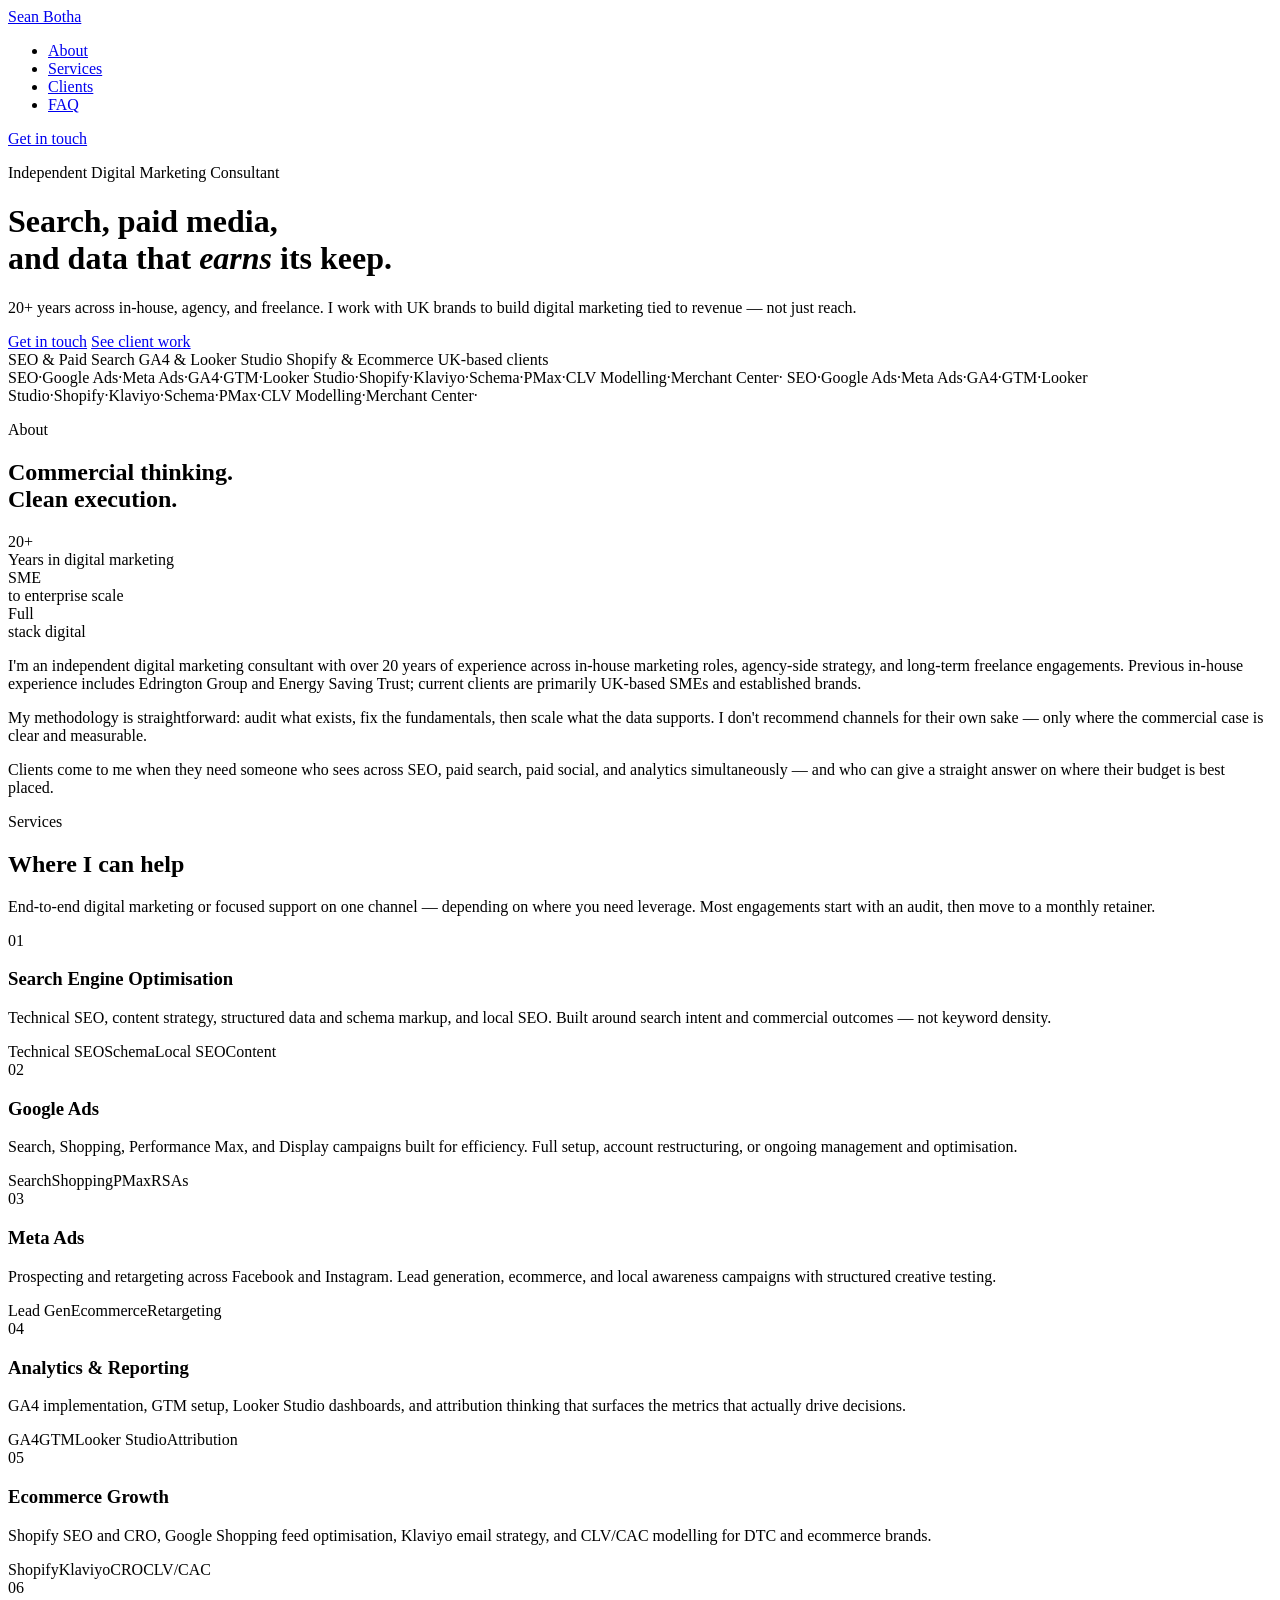
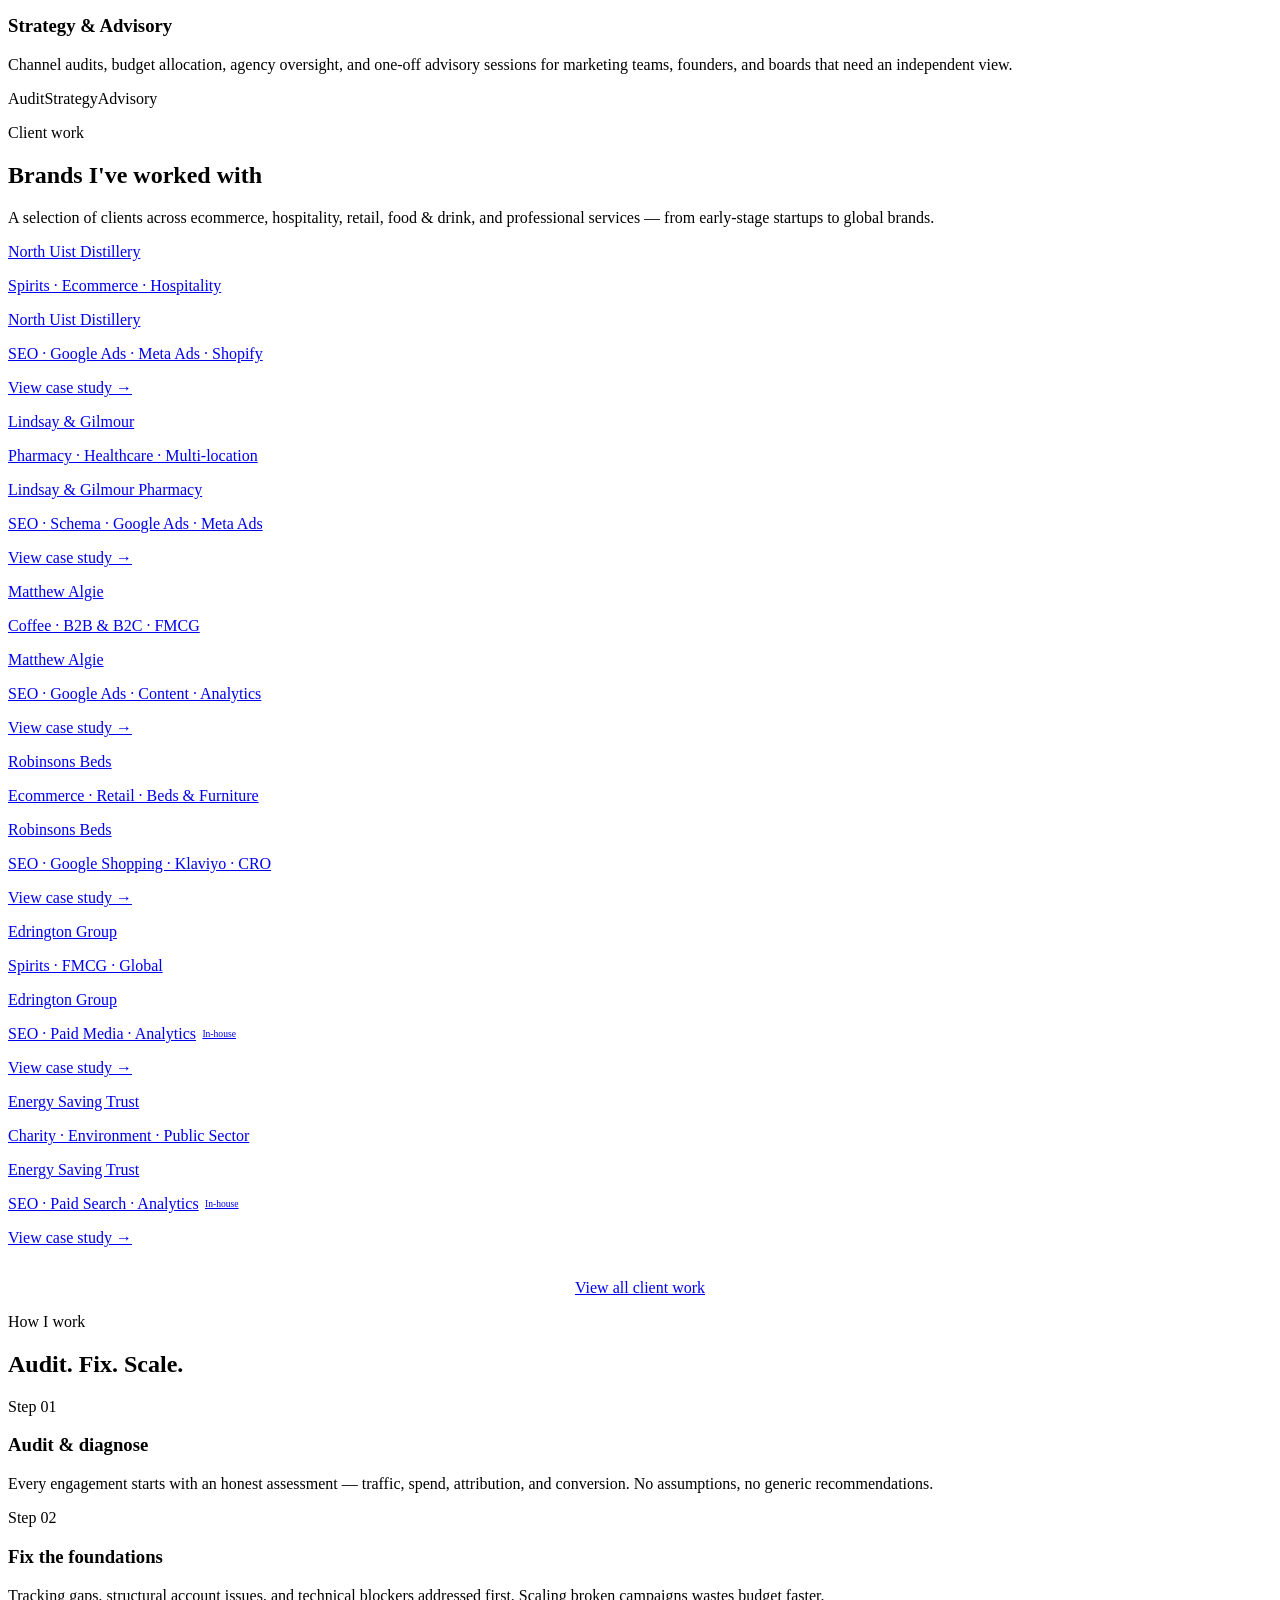
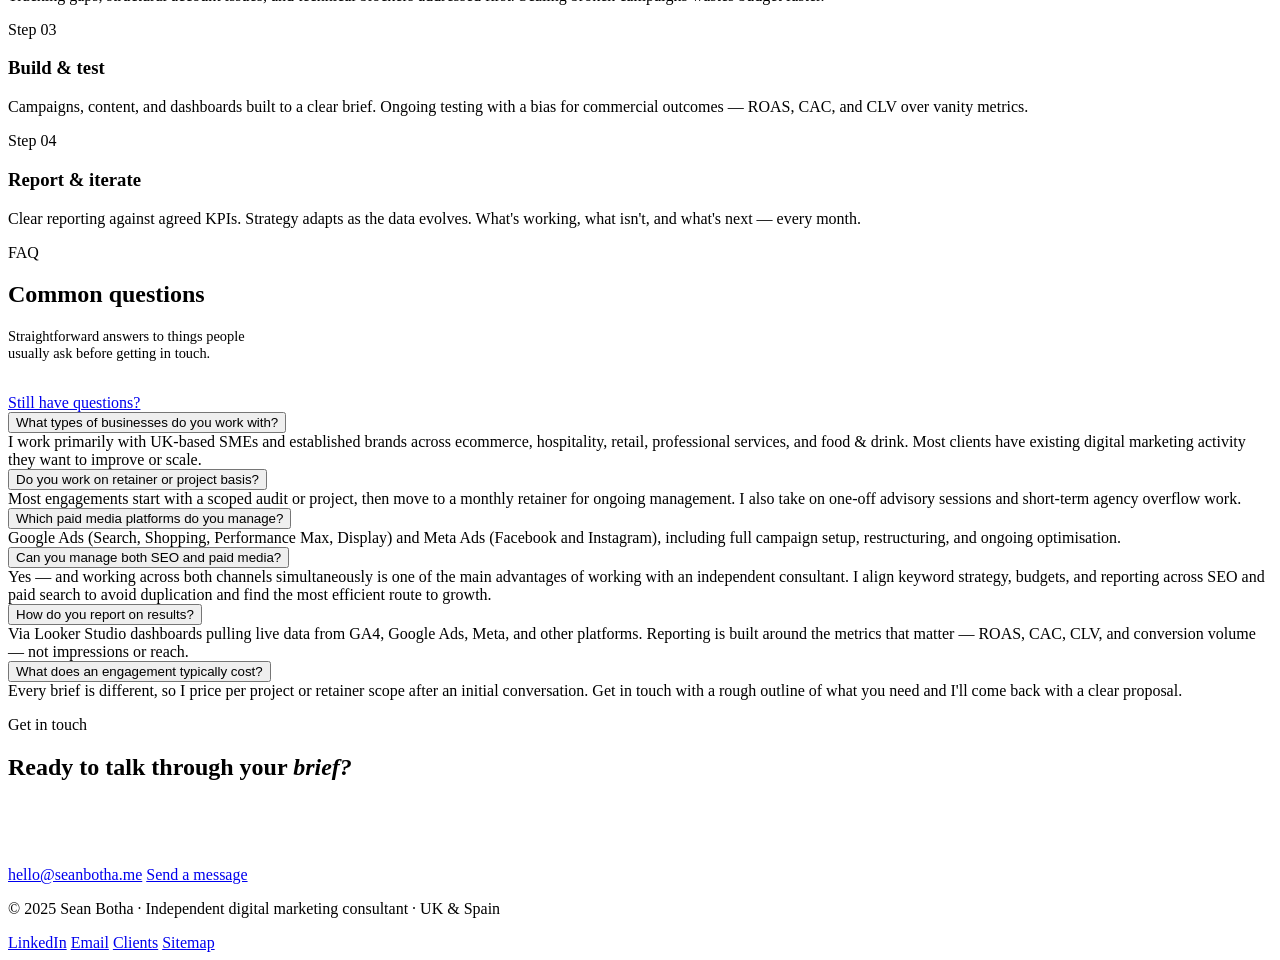
==== index.html @ d1d1b0a9 "Add files via upload Initial upload — root files" ====
<!DOCTYPE html>
<html lang="en">
<head>
  <meta charset="UTF-8" />
  <meta name="viewport" content="width=device-width, initial-scale=1.0" />
  <title>Sean Botha · Digital Marketing Consultant · SEO, Google Ads & Paid Media</title>
  <meta name="description" content="Independent digital marketing consultant with 20+ years experience. Specialising in SEO, Google Ads, Meta Ads, GA4 and ecommerce growth for UK brands and SMEs." />
  <meta name="author" content="Sean Botha" />
  <meta name="robots" content="index, follow" />
  <link rel="canonical" href="https://seanbotha.me/" />
  <meta property="og:type" content="website" />
  <meta property="og:url" content="https://seanbotha.me/" />
  <meta property="og:title" content="Sean Botha · Digital Marketing Consultant" />
  <meta property="og:description" content="Independent digital marketing consultant specialising in SEO, Google Ads, Meta Ads and data-led growth for UK brands." />
  <meta property="og:image" content="https://seanbotha.me/og-image.jpg" />
  <meta property="og:locale" content="en_GB" />
  <meta property="og:site_name" content="Sean Botha" />
  <meta name="twitter:card" content="summary_large_image" />
  <meta name="twitter:title" content="Sean Botha · Digital Marketing Consultant" />
  <meta name="twitter:description" content="Independent digital marketing consultant specialising in SEO, Google Ads, Meta Ads and data-led growth for UK brands." />
  <meta name="twitter:image" content="https://seanbotha.me/og-image.jpg" />

  <script type="application/ld+json">
  {
    "@context": "https://schema.org",
    "@type": "Person",
    "@id": "https://seanbotha.me/#person",
    "name": "Sean Botha",
    "url": "https://seanbotha.me",
    "jobTitle": "Digital Marketing Consultant",
    "description": "Independent digital marketing consultant with over 20 years of experience in SEO, Google Ads, Meta Ads, GA4, and ecommerce growth strategy.",
    "email": "hello@seanbotha.me",
    "knowsAbout": ["Search Engine Optimisation","Google Ads","Meta Ads","GA4","Google Tag Manager","Looker Studio","Ecommerce","Shopify","Klaviyo","Structured Data","Performance Max","Digital Marketing Strategy"],
    "sameAs": ["https://www.linkedin.com/in/seanbotha"]
  }
  </script>
  <script type="application/ld+json">
  {
    "@context": "https://schema.org",
    "@type": "ProfessionalService",
    "@id": "https://seanbotha.me/#business",
    "name": "Sean Botha Digital Marketing",
    "url": "https://seanbotha.me",
    "description": "Independent digital marketing consultancy specialising in SEO, paid search, paid social, analytics and ecommerce growth for UK brands and SMEs.",
    "email": "hello@seanbotha.me",
    "founder": { "@id": "https://seanbotha.me/#person" },
    "areaServed": { "@type": "Country", "name": "United Kingdom" },
    "hasOfferCatalog": {
      "@type": "OfferCatalog",
      "name": "Digital Marketing Services",
      "itemListElement": [
        { "@type": "Offer", "itemOffered": { "@type": "Service", "name": "Search Engine Optimisation (SEO)" }},
        { "@type": "Offer", "itemOffered": { "@type": "Service", "name": "Google Ads Management" }},
        { "@type": "Offer", "itemOffered": { "@type": "Service", "name": "Meta Ads Management" }},
        { "@type": "Offer", "itemOffered": { "@type": "Service", "name": "GA4 & Analytics Setup" }},
        { "@type": "Offer", "itemOffered": { "@type": "Service", "name": "Ecommerce Growth Strategy" }},
        { "@type": "Offer", "itemOffered": { "@type": "Service", "name": "Digital Marketing Consultancy" }}
      ]
    }
  }
  </script>
  <script type="application/ld+json">
  {
    "@context": "https://schema.org",
    "@type": "FAQPage",
    "mainEntity": [
      { "@type": "Question", "name": "What types of businesses do you work with?", "acceptedAnswer": { "@type": "Answer", "text": "I work primarily with UK-based SMEs and established brands across ecommerce, hospitality, retail, professional services, and food & drink. Most clients have existing digital marketing activity they want to improve or scale." }},
      { "@type": "Question", "name": "Do you work on retainer or project basis?", "acceptedAnswer": { "@type": "Answer", "text": "Most engagements start with a scoped audit or project, then move to a monthly retainer for ongoing management. I also take on one-off advisory sessions and short-term agency overflow work." }},
      { "@type": "Question", "name": "Which paid media platforms do you manage?", "acceptedAnswer": { "@type": "Answer", "text": "Google Ads (Search, Shopping, Performance Max, Display) and Meta Ads (Facebook and Instagram), including full campaign setup, account restructuring, and ongoing optimisation." }},
      { "@type": "Question", "name": "Can you manage both SEO and paid media at the same time?", "acceptedAnswer": { "@type": "Answer", "text": "Yes — working across both channels simultaneously is one of the main advantages of working with an independent consultant. I align keyword strategy, budgets, and reporting across SEO and paid search to avoid duplication." }},
      { "@type": "Question", "name": "How do you report on results?", "acceptedAnswer": { "@type": "Answer", "text": "Via Looker Studio dashboards pulling live data from GA4, Google Ads, Meta, and other platforms. Reporting focuses on ROAS, CAC, CLV, and conversion volume — not impressions." }},
      { "@type": "Question", "name": "What does an engagement typically cost?", "acceptedAnswer": { "@type": "Answer", "text": "Every brief is different, so I price per project or retainer scope after an initial conversation." }}
    ]
  }
  </script>

  <link rel="preconnect" href="https://fonts.googleapis.com" />
  <link rel="preconnect" href="https://fonts.gstatic.com" crossorigin />
  <link href="https://fonts.googleapis.com/css2?family=Playfair+Display:ital,wght@0,400;0,500;1,400&family=DM+Sans:opsz,wght@9..40,300;9..40,400;9..40,500&display=swap" rel="stylesheet" />
  <link rel="stylesheet" href="/css/style.css" />
</head>
<body>

<nav aria-label="Main navigation">
  <div class="nav-inner">
    <a href="/" class="nav-logo">Sean Botha</a>
    <ul class="nav-links" role="list">
      <li><a href="#about">About</a></li>
      <li><a href="#services">Services</a></li>
      <li><a href="/clients/">Clients</a></li>
      <li><a href="#faq">FAQ</a></li>
    </ul>
    <a href="#contact" class="nav-cta">Get in touch</a>
  </div>
</nav>

<header class="hero" role="banner">
  <div class="container">
    <p class="hero-eyebrow">Independent Digital Marketing Consultant</p>
    <h1>Search, paid media,<br>and data that <em>earns</em> its keep.</h1>
    <p class="hero-sub">20+ years across in-house, agency, and freelance. I work with UK brands to build digital marketing tied to revenue — not just reach.</p>
    <div class="hero-actions">
      <a href="#contact" class="btn btn-primary">Get in touch</a>
      <a href="/clients/" class="btn btn-ghost">See client work</a>
    </div>
    <div class="hero-creds">
      <span class="cred"><span class="cred-dot"></span>SEO &amp; Paid Search</span>
      <span class="cred"><span class="cred-dot"></span>GA4 &amp; Looker Studio</span>
      <span class="cred"><span class="cred-dot"></span>Shopify &amp; Ecommerce</span>
      <span class="cred"><span class="cred-dot"></span>UK-based clients</span>
    </div>
  </div>
</header>

<div class="ticker-wrap" aria-hidden="true">
  <div class="ticker">
    <span>SEO</span><span class="dot">·</span><span>Google Ads</span><span class="dot">·</span><span>Meta Ads</span><span class="dot">·</span><span>GA4</span><span class="dot">·</span><span>GTM</span><span class="dot">·</span><span>Looker Studio</span><span class="dot">·</span><span>Shopify</span><span class="dot">·</span><span>Klaviyo</span><span class="dot">·</span><span>Schema</span><span class="dot">·</span><span>PMax</span><span class="dot">·</span><span>CLV Modelling</span><span class="dot">·</span><span>Merchant Center</span><span class="dot">·</span>
    <span>SEO</span><span class="dot">·</span><span>Google Ads</span><span class="dot">·</span><span>Meta Ads</span><span class="dot">·</span><span>GA4</span><span class="dot">·</span><span>GTM</span><span class="dot">·</span><span>Looker Studio</span><span class="dot">·</span><span>Shopify</span><span class="dot">·</span><span>Klaviyo</span><span class="dot">·</span><span>Schema</span><span class="dot">·</span><span>PMax</span><span class="dot">·</span><span>CLV Modelling</span><span class="dot">·</span><span>Merchant Center</span><span class="dot">·</span>
  </div>
</div>

<section id="about" aria-labelledby="h-about">
  <div class="container">
    <div class="about-grid">
      <div class="reveal">
        <p class="label">About</p>
        <h2 class="display" id="h-about">Commercial thinking.<br>Clean execution.</h2>
        <div class="about-stats">
          <div><div class="stat-num">20+</div><div class="stat-label">Years in digital marketing</div></div>
          <div><div class="stat-num">SME</div><div class="stat-label">to enterprise scale</div></div>
          <div><div class="stat-num">Full</div><div class="stat-label">stack digital</div></div>
        </div>
      </div>
      <div class="reveal d1">
        <p>I'm an independent digital marketing consultant with over 20 years of experience across in-house marketing roles, agency-side strategy, and long-term freelance engagements. Previous in-house experience includes Edrington Group and Energy Saving Trust; current clients are primarily UK-based SMEs and established brands.</p>
        <p>My methodology is straightforward: audit what exists, fix the fundamentals, then scale what the data supports. I don't recommend channels for their own sake — only where the commercial case is clear and measurable.</p>
        <p>Clients come to me when they need someone who sees across SEO, paid search, paid social, and analytics simultaneously — and who can give a straight answer on where their budget is best placed.</p>
      </div>
    </div>
  </div>
</section>

<section id="services" aria-labelledby="h-services">
  <div class="container">
    <div class="two-col-header reveal">
      <div>
        <p class="label">Services</p>
        <h2 class="display" id="h-services">Where I can help</h2>
      </div>
      <p>End-to-end digital marketing or focused support on one channel — depending on where you need leverage. Most engagements start with an audit, then move to a monthly retainer.</p>
    </div>
    <div class="services-grid reveal">
      <article class="service-card">
        <div class="svc-num">01</div>
        <h3 class="svc-name">Search Engine Optimisation</h3>
        <p class="svc-desc">Technical SEO, content strategy, structured data and schema markup, and local SEO. Built around search intent and commercial outcomes — not keyword density.</p>
        <div class="tags" style="margin-top:1rem"><span class="tag">Technical SEO</span><span class="tag">Schema</span><span class="tag">Local SEO</span><span class="tag">Content</span></div>
      </article>
      <article class="service-card">
        <div class="svc-num">02</div>
        <h3 class="svc-name">Google Ads</h3>
        <p class="svc-desc">Search, Shopping, Performance Max, and Display campaigns built for efficiency. Full setup, account restructuring, or ongoing management and optimisation.</p>
        <div class="tags" style="margin-top:1rem"><span class="tag">Search</span><span class="tag">Shopping</span><span class="tag">PMax</span><span class="tag">RSAs</span></div>
      </article>
      <article class="service-card">
        <div class="svc-num">03</div>
        <h3 class="svc-name">Meta Ads</h3>
        <p class="svc-desc">Prospecting and retargeting across Facebook and Instagram. Lead generation, ecommerce, and local awareness campaigns with structured creative testing.</p>
        <div class="tags" style="margin-top:1rem"><span class="tag">Lead Gen</span><span class="tag">Ecommerce</span><span class="tag">Retargeting</span></div>
      </article>
      <article class="service-card">
        <div class="svc-num">04</div>
        <h3 class="svc-name">Analytics &amp; Reporting</h3>
        <p class="svc-desc">GA4 implementation, GTM setup, Looker Studio dashboards, and attribution thinking that surfaces the metrics that actually drive decisions.</p>
        <div class="tags" style="margin-top:1rem"><span class="tag">GA4</span><span class="tag">GTM</span><span class="tag">Looker Studio</span><span class="tag">Attribution</span></div>
      </article>
      <article class="service-card">
        <div class="svc-num">05</div>
        <h3 class="svc-name">Ecommerce Growth</h3>
        <p class="svc-desc">Shopify SEO and CRO, Google Shopping feed optimisation, Klaviyo email strategy, and CLV/CAC modelling for DTC and ecommerce brands.</p>
        <div class="tags" style="margin-top:1rem"><span class="tag">Shopify</span><span class="tag">Klaviyo</span><span class="tag">CRO</span><span class="tag">CLV/CAC</span></div>
      </article>
      <article class="service-card">
        <div class="svc-num">06</div>
        <h3 class="svc-name">Strategy &amp; Advisory</h3>
        <p class="svc-desc">Channel audits, budget allocation, agency oversight, and one-off advisory sessions for marketing teams, founders, and boards that need an independent view.</p>
        <div class="tags" style="margin-top:1rem"><span class="tag">Audit</span><span class="tag">Strategy</span><span class="tag">Advisory</span></div>
      </article>
    </div>
  </div>
</section>

<section id="clients" aria-labelledby="h-clients" style="background:var(--white)">
  <div class="container">
    <div class="two-col-header reveal">
      <div>
        <p class="label">Client work</p>
        <h2 class="display" id="h-clients">Brands I've worked with</h2>
      </div>
      <p>A selection of clients across ecommerce, hospitality, retail, food &amp; drink, and professional services — from early-stage startups to global brands.</p>
    </div>
    <div class="ci-grid">
      <a href="/clients/north-uist-distillery/" class="ci-card reveal">
        <div class="ci-logo"><img src="https://northuistdistillery.com/cdn/shop/files/NUD_Logo_Black.png" alt="North Uist Distillery" loading="lazy" onerror="this.style.display='none';this.nextElementSibling.style.display='block'"><span class="ci-logo-text" style="display:none">North Uist Distillery</span></div>
        <div class="ci-body"><p class="ci-sector">Spirits · Ecommerce · Hospitality</p><p class="ci-name">North Uist Distillery</p><p class="ci-svcs">SEO · Google Ads · Meta Ads · Shopify</p><p class="ci-arrow">View case study →</p></div>
      </a>
      <a href="/clients/lindsay-gilmour/" class="ci-card reveal d1">
        <div class="ci-logo"><img src="https://www.lindsayandgilmour.com/themes/custom/lgi/logo.svg" alt="Lindsay & Gilmour" loading="lazy" onerror="this.style.display='none';this.nextElementSibling.style.display='block'"><span class="ci-logo-text" style="display:none">Lindsay &amp; Gilmour</span></div>
        <div class="ci-body"><p class="ci-sector">Pharmacy · Healthcare · Multi-location</p><p class="ci-name">Lindsay &amp; Gilmour Pharmacy</p><p class="ci-svcs">SEO · Schema · Google Ads · Meta Ads</p><p class="ci-arrow">View case study →</p></div>
      </a>
      <a href="/clients/matthew-algie/" class="ci-card reveal d2">
        <div class="ci-logo"><span class="ci-logo-text">Matthew Algie</span></div>
        <div class="ci-body"><p class="ci-sector">Coffee · B2B &amp; B2C · FMCG</p><p class="ci-name">Matthew Algie</p><p class="ci-svcs">SEO · Google Ads · Content · Analytics</p><p class="ci-arrow">View case study →</p></div>
      </a>
      <a href="/clients/robinsons-beds/" class="ci-card reveal">
        <div class="ci-logo"><img src="https://www.robinsonsbeds.co.uk/cdn/shop/files/robinsons-beds-logo.svg" alt="Robinsons Beds" loading="lazy" onerror="this.style.display='none';this.nextElementSibling.style.display='block'"><span class="ci-logo-text" style="display:none">Robinsons Beds</span></div>
        <div class="ci-body"><p class="ci-sector">Ecommerce · Retail · Beds &amp; Furniture</p><p class="ci-name">Robinsons Beds</p><p class="ci-svcs">SEO · Google Shopping · Klaviyo · CRO</p><p class="ci-arrow">View case study →</p></div>
      </a>
      <a href="/clients/edrington/" class="ci-card reveal d1">
        <div class="ci-logo"><span class="ci-logo-text">Edrington Group</span></div>
        <div class="ci-body"><p class="ci-sector">Spirits · FMCG · Global</p><p class="ci-name">Edrington Group</p><p class="ci-svcs" style="display:flex;align-items:center;gap:0.4rem">SEO · Paid Media · Analytics <span class="tag" style="font-size:0.6rem">In-house</span></p><p class="ci-arrow">View case study →</p></div>
      </a>
      <a href="/clients/energy-saving-trust/" class="ci-card reveal d2">
        <div class="ci-logo"><span class="ci-logo-text">Energy Saving Trust</span></div>
        <div class="ci-body"><p class="ci-sector">Charity · Environment · Public Sector</p><p class="ci-name">Energy Saving Trust</p><p class="ci-svcs" style="display:flex;align-items:center;gap:0.4rem">SEO · Paid Search · Analytics <span class="tag" style="font-size:0.6rem">In-house</span></p><p class="ci-arrow">View case study →</p></div>
      </a>
    </div>
    <div style="margin-top:2rem;text-align:center">
      <a href="/clients/" class="btn btn-ghost">View all client work</a>
    </div>
  </div>
</section>

<section id="process" aria-labelledby="h-process">
  <div class="container">
    <p class="label reveal">How I work</p>
    <h2 class="display reveal" id="h-process">Audit. Fix. Scale.</h2>
    <div class="process-grid">
      <div class="process-step reveal">
        <div class="process-num">Step 01</div>
        <h3 class="process-title">Audit &amp; diagnose</h3>
        <p class="process-desc">Every engagement starts with an honest assessment — traffic, spend, attribution, and conversion. No assumptions, no generic recommendations.</p>
      </div>
      <div class="process-step reveal d1">
        <div class="process-num">Step 02</div>
        <h3 class="process-title">Fix the foundations</h3>
        <p class="process-desc">Tracking gaps, structural account issues, and technical blockers addressed first. Scaling broken campaigns wastes budget faster.</p>
      </div>
      <div class="process-step reveal d2">
        <div class="process-num">Step 03</div>
        <h3 class="process-title">Build &amp; test</h3>
        <p class="process-desc">Campaigns, content, and dashboards built to a clear brief. Ongoing testing with a bias for commercial outcomes — ROAS, CAC, and CLV over vanity metrics.</p>
      </div>
      <div class="process-step reveal d3">
        <div class="process-num">Step 04</div>
        <h3 class="process-title">Report &amp; iterate</h3>
        <p class="process-desc">Clear reporting against agreed KPIs. Strategy adapts as the data evolves. What's working, what isn't, and what's next — every month.</p>
      </div>
    </div>
  </div>
</section>

<section id="faq" aria-labelledby="h-faq" style="background:var(--paper-w)">
  <div class="container">
    <div class="faq-grid">
      <div class="reveal">
        <p class="label">FAQ</p>
        <h2 class="display" id="h-faq">Common questions</h2>
        <p style="color:var(--ink-mid);margin-top:0.5rem;max-width:34ch;font-size:0.9rem;">Straightforward answers to things people usually ask before getting in touch.</p>
        <div style="margin-top:2rem"><a href="#contact" class="btn btn-primary">Still have questions?</a></div>
      </div>
      <div class="faq-list reveal d1">
        <div class="faq-item">
          <button class="faq-q" aria-expanded="false">What types of businesses do you work with? <span class="faq-icon" aria-hidden="true"></span></button>
          <div class="faq-a">I work primarily with UK-based SMEs and established brands across ecommerce, hospitality, retail, professional services, and food &amp; drink. Most clients have existing digital marketing activity they want to improve or scale.</div>
        </div>
        <div class="faq-item">
          <button class="faq-q" aria-expanded="false">Do you work on retainer or project basis? <span class="faq-icon" aria-hidden="true"></span></button>
          <div class="faq-a">Most engagements start with a scoped audit or project, then move to a monthly retainer for ongoing management. I also take on one-off advisory sessions and short-term agency overflow work.</div>
        </div>
        <div class="faq-item">
          <button class="faq-q" aria-expanded="false">Which paid media platforms do you manage? <span class="faq-icon" aria-hidden="true"></span></button>
          <div class="faq-a">Google Ads (Search, Shopping, Performance Max, Display) and Meta Ads (Facebook and Instagram), including full campaign setup, restructuring, and ongoing optimisation.</div>
        </div>
        <div class="faq-item">
          <button class="faq-q" aria-expanded="false">Can you manage both SEO and paid media? <span class="faq-icon" aria-hidden="true"></span></button>
          <div class="faq-a">Yes — and working across both channels simultaneously is one of the main advantages of working with an independent consultant. I align keyword strategy, budgets, and reporting across SEO and paid search to avoid duplication and find the most efficient route to growth.</div>
        </div>
        <div class="faq-item">
          <button class="faq-q" aria-expanded="false">How do you report on results? <span class="faq-icon" aria-hidden="true"></span></button>
          <div class="faq-a">Via Looker Studio dashboards pulling live data from GA4, Google Ads, Meta, and other platforms. Reporting is built around the metrics that matter — ROAS, CAC, CLV, and conversion volume — not impressions or reach.</div>
        </div>
        <div class="faq-item">
          <button class="faq-q" aria-expanded="false">What does an engagement typically cost? <span class="faq-icon" aria-hidden="true"></span></button>
          <div class="faq-a">Every brief is different, so I price per project or retainer scope after an initial conversation. Get in touch with a rough outline of what you need and I'll come back with a clear proposal.</div>
        </div>
      </div>
    </div>
  </div>
</section>

<section class="cta-section" id="contact" aria-labelledby="h-contact">
  <div class="container">
    <div class="cta-inner reveal">
      <div>
        <p class="label">Get in touch</p>
        <h2 class="display" id="h-contact">Ready to talk through your <em>brief?</em></h2>
        <p style="color:rgba(255,255,255,0.4);margin-top:0.75rem;max-width:40ch;font-size:0.88rem;">Drop me a line with a rough outline of your situation and what you're looking to achieve. I'll come back within one working day.</p>
      </div>
      <div class="cta-right">
        <a class="cta-email" href="mailto:hello@seanbotha.me">hello@seanbotha.me</a>
        <a class="btn btn-light" href="mailto:hello@seanbotha.me">Send a message</a>
      </div>
    </div>
  </div>
</section>

<footer>
  <div class="inner">
    <p>© 2025 Sean Botha · Independent digital marketing consultant · UK &amp; Spain</p>
    <nav class="footer-links" aria-label="Footer navigation">
      <a href="https://www.linkedin.com/in/seanbotha" target="_blank" rel="noopener noreferrer">LinkedIn</a>
      <a href="mailto:hello@seanbotha.me">Email</a>
      <a href="/clients/">Clients</a>
      <a href="/sitemap.xml">Sitemap</a>
    </nav>
  </div>
</footer>

<script>
  const io = new IntersectionObserver(entries => {
    entries.forEach(e => { if (e.isIntersecting) { e.target.classList.add('visible'); io.unobserve(e.target); } });
  }, { threshold: 0.1 });
  document.querySelectorAll('.reveal').forEach(el => io.observe(el));

  document.querySelectorAll('.faq-q').forEach(btn => {
    btn.addEventListener('click', () => {
      const item = btn.closest('.faq-item');
      const isOpen = item.classList.contains('open');
      document.querySelectorAll('.faq-item.open').forEach(i => { i.classList.remove('open'); i.querySelector('.faq-q').setAttribute('aria-expanded','false'); });
      if (!isOpen) { item.classList.add('open'); btn.setAttribute('aria-expanded','true'); }
    });
  });
</script>

</body>
</html>
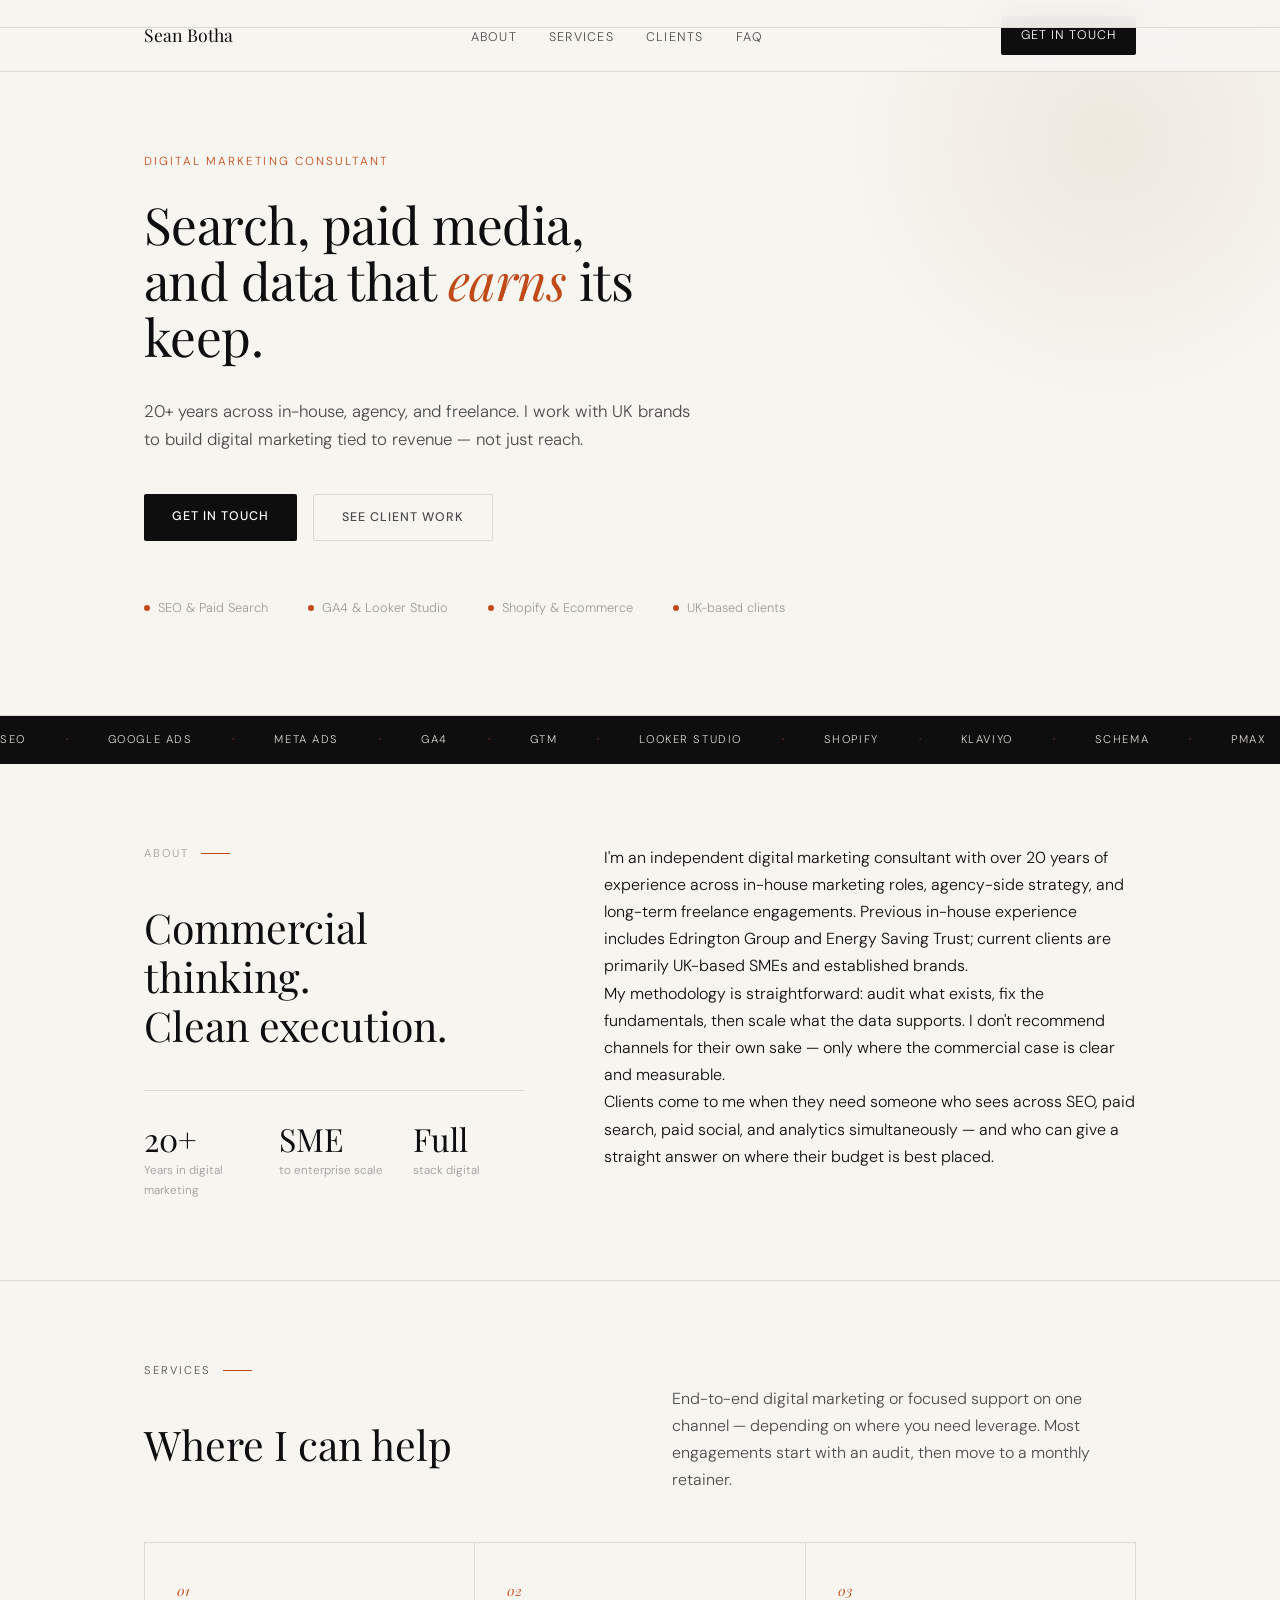
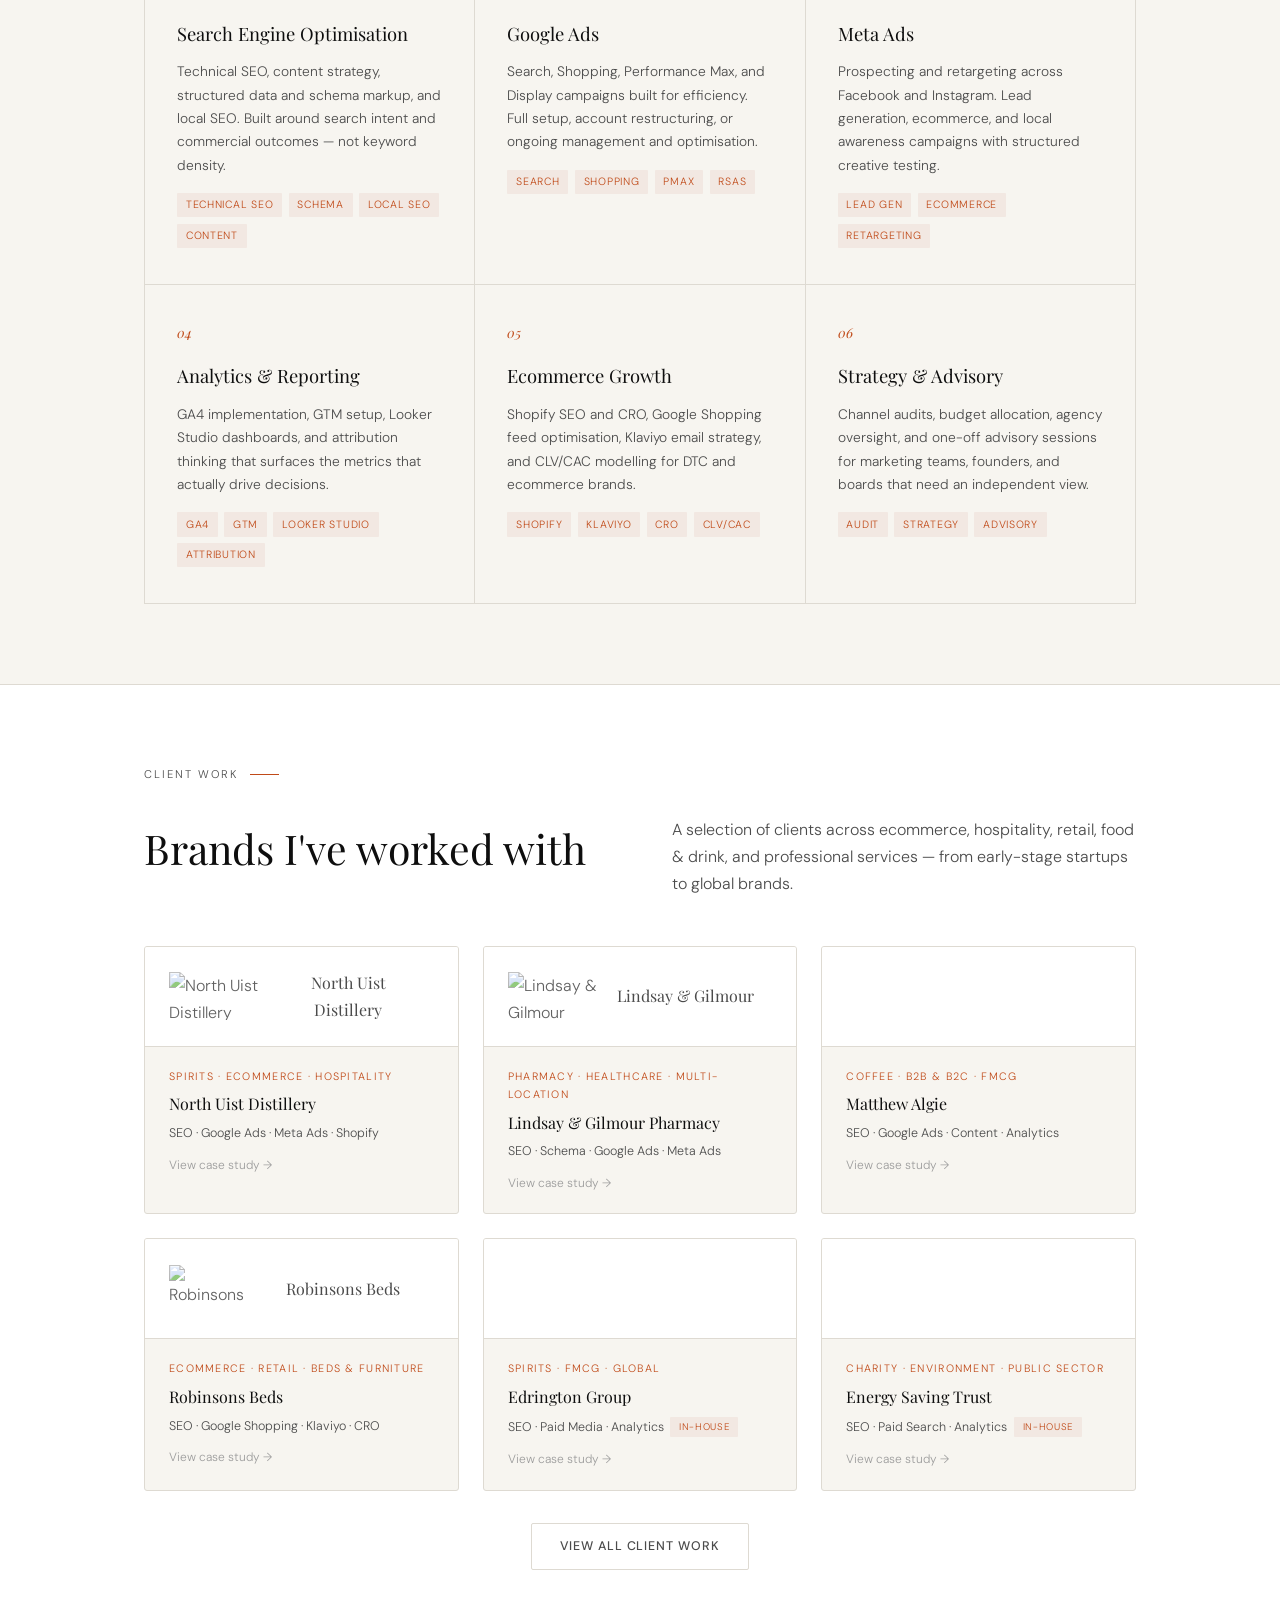
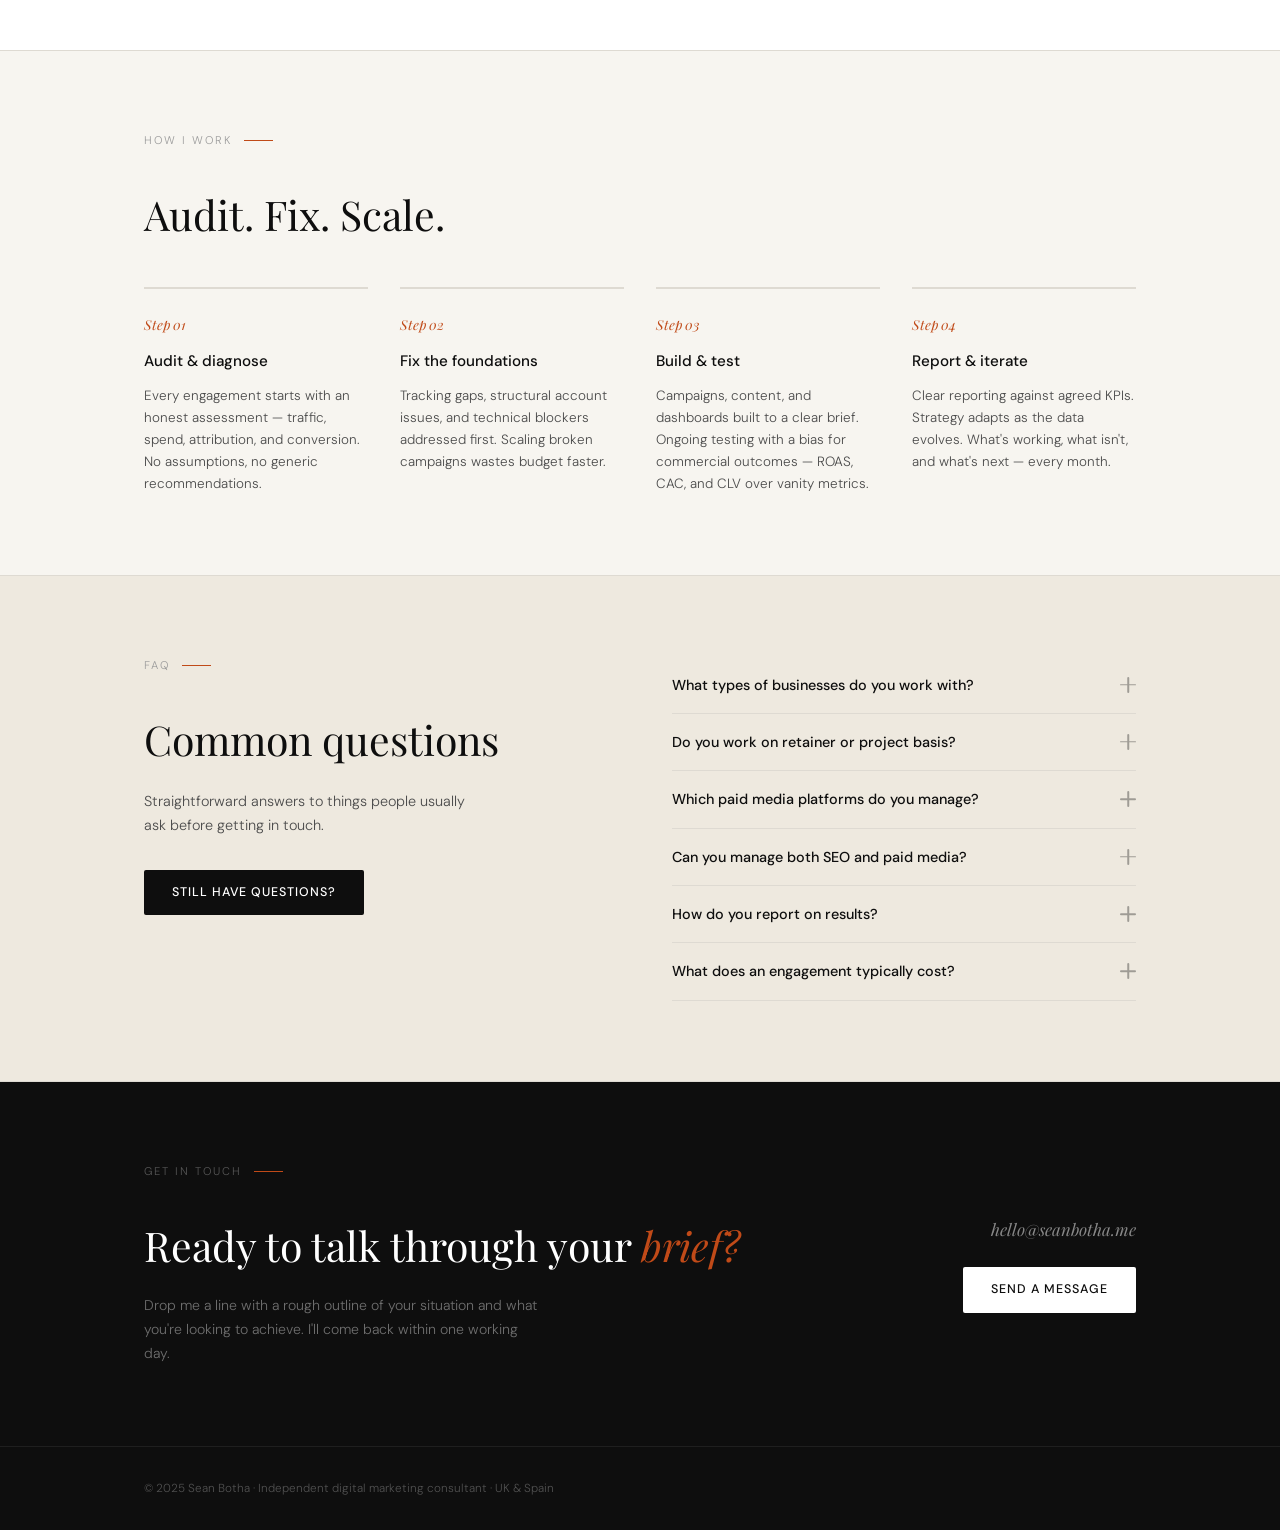
==== commit 10f74519: "Update index.html" ====
--- a/index.html
+++ b/index.html
@@ -96,7 +96,7 @@
 
 <header class="hero" role="banner">
   <div class="container">
-    <p class="hero-eyebrow">Independent Digital Marketing Consultant</p>
+    <p class="hero-eyebrow">Digital Marketing Consultant</p>
     <h1>Search, paid media,<br>and data that <em>earns</em> its keep.</h1>
     <p class="hero-sub">20+ years across in-house, agency, and freelance. I work with UK brands to build digital marketing tied to revenue — not just reach.</p>
     <div class="hero-actions">
--- a/css/style.css
+++ b/css/style.css
@@ -0,0 +1,456 @@
+/* ── Reset ── */
+*, *::before, *::after { box-sizing: border-box; margin: 0; padding: 0; }
+
+:root {
+  --ink:       #0e0e0e;
+  --ink-mid:   #4b4b4b;
+  --ink-light: #9b9b9b;
+  --paper:     #f7f5f0;
+  --paper-w:   #eee9df;
+  --white:     #ffffff;
+  --rule:      #dedad2;
+  --accent:    #c04a18;
+  --accent-lt: #f2e8e2;
+  --serif: 'Playfair Display', Georgia, serif;
+  --sans:  'DM Sans', sans-serif;
+  --max:   1120px;
+  --gap:   clamp(1.5rem, 5vw, 4rem);
+}
+
+html { scroll-behavior: smooth; }
+body {
+  background: var(--paper); color: var(--ink);
+  font-family: var(--sans); font-size: 1rem;
+  line-height: 1.7; font-weight: 300;
+  -webkit-font-smoothing: antialiased;
+}
+img { max-width: 100%; display: block; }
+a { color: inherit; }
+.container { max-width: var(--max); margin: 0 auto; padding: 0 var(--gap); }
+
+/* NAV */
+nav {
+  position: fixed; inset: 0 0 auto; z-index: 200;
+  background: rgba(247,245,240,0.93); backdrop-filter: blur(14px);
+  border-bottom: 1px solid var(--rule);
+}
+.nav-inner {
+  max-width: var(--max); margin: 0 auto; padding: 1rem var(--gap);
+  display: flex; align-items: center; justify-content: space-between;
+}
+.nav-logo { font-family: var(--serif); font-size: 1.1rem; text-decoration: none; color: var(--ink); }
+.nav-links { display: flex; gap: 2rem; list-style: none; }
+.nav-links a {
+  font-size: 0.78rem; letter-spacing: 0.1em; text-transform: uppercase;
+  color: var(--ink-mid); text-decoration: none; transition: color 0.2s;
+}
+.nav-links a:hover, .nav-links a[aria-current="page"] { color: var(--accent); }
+.nav-cta {
+  font-size: 0.78rem; letter-spacing: 0.08em; text-transform: uppercase;
+  padding: 0.55rem 1.25rem; background: var(--ink); color: var(--white);
+  text-decoration: none; border-radius: 2px; transition: background 0.2s;
+}
+.nav-cta:hover { background: var(--accent); }
+
+/* BUTTONS */
+.btn {
+  display: inline-block; padding: 0.75rem 1.75rem;
+  font-family: var(--sans); font-size: 0.78rem; font-weight: 500;
+  letter-spacing: 0.08em; text-transform: uppercase;
+  text-decoration: none; border-radius: 2px; transition: all 0.2s; border: none;
+}
+.btn-primary { background: var(--ink); color: var(--white); }
+.btn-primary:hover { background: var(--accent); color: var(--white); }
+.btn-ghost { border: 1px solid var(--rule); color: var(--ink-mid); background: transparent; }
+.btn-ghost:hover { border-color: var(--ink); color: var(--ink); }
+.btn-light { background: var(--white); color: var(--ink); }
+.btn-light:hover { background: var(--accent); color: var(--white); }
+
+/* LABELS */
+.label {
+  font-size: 0.7rem; letter-spacing: 0.18em; text-transform: uppercase;
+  color: var(--ink-light); margin-bottom: 2.5rem;
+  display: flex; align-items: center; gap: 0.75rem;
+}
+.label::after { content: ''; display: block; width: 1.8rem; height: 1px; background: var(--accent); }
+
+h2.display {
+  font-family: var(--serif); font-size: clamp(1.8rem, 3.2vw, 2.7rem);
+  font-weight: 400; line-height: 1.2; margin-bottom: 1.5rem;
+}
+
+/* TAGS */
+.tag {
+  font-size: 0.66rem; letter-spacing: 0.07em; text-transform: uppercase;
+  padding: 0.2rem 0.55rem; background: var(--accent-lt); color: var(--accent);
+  border-radius: 1px; display: inline-block;
+}
+.tags { display: flex; flex-wrap: wrap; gap: 0.4rem; }
+
+/* SECTIONS */
+section { padding: 5rem 0; border-bottom: 1px solid var(--rule); }
+
+/* TICKER */
+.ticker-wrap { overflow: hidden; background: var(--ink); padding: 0.9rem 0; }
+.ticker { display: flex; gap: 2.5rem; white-space: nowrap; width: max-content; animation: ticker 30s linear infinite; }
+.ticker span { font-size: 0.7rem; letter-spacing: 0.14em; text-transform: uppercase; color: var(--rule); }
+.ticker span.dot { color: var(--accent); letter-spacing: 0; }
+@keyframes ticker { from { transform: translateX(0); } to { transform: translateX(-50%); } }
+
+/* BREADCRUMB */
+.breadcrumb { padding-top: 6.5rem; padding-bottom: 1.5rem; border-bottom: 1px solid var(--rule); }
+.breadcrumb ol { list-style: none; display: flex; align-items: center; gap: 0.5rem; flex-wrap: wrap; }
+.breadcrumb li { font-size: 0.75rem; color: var(--ink-light); }
+.breadcrumb li a { text-decoration: none; color: var(--ink-light); transition: color 0.2s; }
+.breadcrumb li a:hover { color: var(--accent); }
+.breadcrumb li::after { content: '/'; margin-left: 0.5rem; opacity: 0.4; }
+.breadcrumb li:last-child::after { display: none; }
+.breadcrumb li:last-child { color: var(--ink-mid); }
+
+/* CASE STUDY HERO */
+.case-hero { padding: 4rem 0 5rem; border-bottom: 1px solid var(--rule); position: relative; overflow: hidden; }
+.case-hero::before {
+  content: ''; position: absolute; top: -5rem; right: -4rem;
+  width: 38vw; height: 38vw; max-width: 480px; max-height: 480px;
+  border-radius: 50%;
+  background: radial-gradient(circle, var(--paper-w) 0%, transparent 70%);
+  pointer-events: none;
+}
+.case-meta { display: flex; align-items: center; gap: 1rem; margin-bottom: 2rem; flex-wrap: wrap; }
+.case-sector {
+  font-size: 0.7rem; letter-spacing: 0.14em; text-transform: uppercase;
+  color: var(--accent); padding: 0.3rem 0.8rem;
+  border: 1px solid var(--accent-lt); background: var(--accent-lt); border-radius: 1px;
+}
+.case-type { font-size: 0.7rem; letter-spacing: 0.14em; text-transform: uppercase; color: var(--ink-light); }
+.case-hero h1 {
+  font-family: var(--serif); font-size: clamp(2.2rem, 4.5vw, 3.8rem);
+  font-weight: 400; line-height: 1.15; letter-spacing: -0.01em;
+  max-width: 22ch; margin-bottom: 1.5rem;
+}
+.case-hero h1 em { font-style: italic; color: var(--accent); }
+.case-summary { max-width: 54ch; color: var(--ink-mid); font-size: 1rem; margin-bottom: 2rem; }
+.case-stat-row {
+  display: grid; grid-template-columns: repeat(4, 1fr);
+  gap: 1px; background: var(--rule); border: 1px solid var(--rule); margin-top: 3rem;
+}
+.case-stat { background: var(--paper); padding: 1.5rem; }
+.case-stat-val { font-family: var(--serif); font-size: 1.8rem; font-weight: 400; line-height: 1; }
+.case-stat-label { font-size: 0.72rem; color: var(--ink-light); margin-top: 0.35rem; }
+
+/* CASE BODY */
+.case-overview { display: grid; grid-template-columns: 5fr 7fr; gap: 5rem; align-items: start; }
+.case-overview-left h3 { font-family: var(--serif); font-size: 1.4rem; font-weight: 400; margin-bottom: 1rem; }
+.case-overview-right p { color: var(--ink-mid); margin-bottom: 1.2rem; }
+.case-overview-right p:last-child { margin-bottom: 0; }
+.svcs-delivered h4 {
+  font-size: 0.7rem; letter-spacing: 0.14em; text-transform: uppercase;
+  color: var(--ink-light); margin-bottom: 0.9rem; margin-top: 2rem;
+}
+
+/* RESULTS */
+.results-grid {
+  display: grid; grid-template-columns: repeat(3,1fr);
+  gap: 1px; background: var(--rule); border: 1px solid var(--rule);
+}
+.result-card { background: var(--white); padding: 2.25rem 2rem; }
+.result-val {
+  font-family: var(--serif); font-size: 2.4rem; font-weight: 400;
+  line-height: 1; color: var(--accent);
+}
+.result-label { font-size: 0.8rem; color: var(--ink-mid); margin-top: 0.5rem; line-height: 1.5; }
+.result-ph { font-family: var(--serif); font-style: italic; font-size: 1rem; color: var(--ink-light); }
+
+/* RELATED */
+.related-grid { display: grid; grid-template-columns: repeat(3,1fr); gap: 1.25rem; margin-top: 2.5rem; }
+.related-card {
+  border: 1px solid var(--rule); border-radius: 3px; padding: 1.5rem;
+  text-decoration: none; background: var(--paper);
+  transition: box-shadow 0.2s, transform 0.2s; display: block;
+}
+.related-card:hover { box-shadow: 0 6px 24px rgba(0,0,0,0.07); transform: translateY(-2px); }
+.related-sector { font-size: 0.67rem; letter-spacing: 0.1em; text-transform: uppercase; color: var(--accent); margin-bottom: 0.35rem; }
+.related-name { font-family: var(--serif); font-size: 1rem; font-weight: 400; color: var(--ink); }
+.related-arrow { font-size: 0.8rem; color: var(--ink-light); margin-top: 0.5rem; }
+
+/* CLIENTS INDEX */
+.ci-grid { display: grid; grid-template-columns: repeat(3,1fr); gap: 1.5rem; margin-top: 3rem; }
+.ci-card {
+  border: 1px solid var(--rule); border-radius: 3px; overflow: hidden;
+  background: var(--paper); text-decoration: none; display: block;
+  transition: box-shadow 0.25s, transform 0.25s;
+}
+.ci-card:hover { box-shadow: 0 8px 32px rgba(0,0,0,0.08); transform: translateY(-3px); }
+.ci-logo {
+  height: 100px; display: flex; align-items: center; justify-content: center;
+  background: var(--white); border-bottom: 1px solid var(--rule); padding: 1.5rem;
+}
+.ci-logo img { max-height: 48px; max-width: 150px; object-fit: contain; filter: grayscale(1); opacity: 0.7; transition: filter 0.3s, opacity 0.3s; }
+.ci-card:hover .ci-logo img { filter: grayscale(0); opacity: 1; }
+.ci-logo-text { font-family: var(--serif); font-size: 1rem; color: var(--ink-mid); transition: color 0.3s; }
+.ci-card:hover .ci-logo-text { color: var(--ink); }
+.ci-body { padding: 1.25rem 1.5rem; }
+.ci-sector { font-size: 0.67rem; letter-spacing: 0.12em; text-transform: uppercase; color: var(--accent); margin-bottom: 0.35rem; }
+.ci-name { font-family: var(--serif); font-size: 1rem; font-weight: 400; color: var(--ink); margin-bottom: 0.4rem; }
+.ci-svcs { font-size: 0.78rem; color: var(--ink-mid); line-height: 1.5; }
+.ci-arrow { font-size: 0.75rem; color: var(--ink-light); margin-top: 0.75rem; }
+
+/* HOMEPAGE HERO */
+.hero { padding: 9.5rem 0 6rem; border-bottom: 1px solid var(--rule); position: relative; overflow: hidden; }
+.hero::before {
+  content: ''; position: absolute; top: -8rem; right: -6rem;
+  width: 42vw; height: 42vw; max-width: 560px; max-height: 560px;
+  border-radius: 50%;
+  background: radial-gradient(circle, var(--paper-w) 0%, transparent 70%);
+  pointer-events: none;
+}
+.hero-eyebrow { font-size: 0.73rem; letter-spacing: 0.18em; text-transform: uppercase; color: var(--accent); margin-bottom: 1.5rem; opacity: 0; animation: fadeUp 0.6s ease forwards 0.1s; }
+.hero h1 { font-family: var(--serif); font-size: clamp(2.8rem, 5.5vw, 4.8rem); font-weight: 400; line-height: 1.1; letter-spacing: -0.01em; max-width: 17ch; opacity: 0; animation: fadeUp 0.7s ease forwards 0.25s; }
+.hero h1 em { font-style: italic; color: var(--accent); }
+.hero-sub { margin-top: 2rem; max-width: 50ch; color: var(--ink-mid); font-size: 1.05rem; opacity: 0; animation: fadeUp 0.7s ease forwards 0.4s; }
+.hero-actions { margin-top: 2.5rem; display: flex; gap: 1rem; flex-wrap: wrap; opacity: 0; animation: fadeUp 0.7s ease forwards 0.55s; }
+.hero-creds { margin-top: 3.5rem; display: flex; gap: 2.5rem; flex-wrap: wrap; opacity: 0; animation: fadeUp 0.7s ease forwards 0.7s; }
+.cred { display: flex; align-items: center; gap: 0.5rem; font-size: 0.8rem; color: var(--ink-light); }
+.cred-dot { width: 6px; height: 6px; border-radius: 50%; background: var(--accent); flex-shrink: 0; }
+
+/* CTA SECTION */
+.cta-section { background: var(--ink); border-bottom: none; }
+.cta-inner { display: grid; grid-template-columns: 1fr auto; gap: 3rem; align-items: center; }
+.cta-section .label { color: rgba(255,255,255,0.3); }
+.cta-section .label::after { background: var(--accent); }
+.cta-section h2.display { color: var(--white); }
+.cta-section h2.display em { font-style: italic; color: var(--accent); }
+.cta-right { display: flex; flex-direction: column; align-items: flex-end; gap: 1.5rem; }
+.cta-email { font-family: var(--serif); font-size: 1.05rem; font-style: italic; color: rgba(255,255,255,0.5); text-decoration: none; transition: color 0.2s; }
+.cta-email:hover { color: var(--white); }
+
+/* ANIMATIONS */
+@keyframes fadeUp { from { opacity: 0; transform: translateY(18px); } to { opacity: 1; transform: translateY(0); } }
+.reveal { opacity: 0; transform: translateY(22px); transition: opacity 0.65s ease, transform 0.65s ease; }
+.reveal.visible { opacity: 1; transform: translateY(0); }
+.d1 { transition-delay: 0.1s; }
+.d2 { transition-delay: 0.2s; }
+.d3 { transition-delay: 0.3s; }
+
+/* HOMEPAGE SPECIFICS */
+.about-grid { display: grid; grid-template-columns: 5fr 7fr; gap: 5rem; align-items: start; }
+.about-right p { color: var(--ink-mid); margin-bottom: 1.2rem; }
+.about-stats { margin-top: 2.5rem; padding-top: 2rem; border-top: 1px solid var(--rule); display: grid; grid-template-columns: repeat(3,1fr); gap: 1.5rem; }
+.stat-num { font-family: var(--serif); font-size: 2rem; font-weight: 400; line-height: 1; }
+.stat-label { font-size: 0.73rem; color: var(--ink-light); margin-top: 0.35rem; }
+
+.two-col-header { display: grid; grid-template-columns: 1fr 1fr; gap: 4rem; align-items: end; margin-bottom: 3rem; }
+.two-col-header p { color: var(--ink-mid); max-width: 42ch; }
+
+.services-grid { display: grid; grid-template-columns: repeat(3,1fr); gap: 1px; background: var(--rule); border: 1px solid var(--rule); }
+.service-card { background: var(--paper); padding: 2.25rem 2rem; transition: background 0.25s; position: relative; }
+.service-card:hover { background: var(--white); }
+.service-card::after { content: ''; position: absolute; bottom: 0; left: 0; right: 0; height: 2px; background: var(--accent); transform: scaleX(0); transform-origin: left; transition: transform 0.3s ease; }
+.service-card:hover::after { transform: scaleX(1); }
+.svc-num { font-family: var(--serif); font-style: italic; font-size: 0.85rem; color: var(--accent); margin-bottom: 1rem; }
+.svc-name { font-family: var(--serif); font-size: 1.15rem; font-weight: 400; margin-bottom: 0.7rem; }
+.svc-desc { font-size: 0.86rem; color: var(--ink-mid); line-height: 1.7; }
+
+.process-grid { display: grid; grid-template-columns: repeat(4,1fr); gap: 2rem; margin-top: 3rem; }
+.process-step { border-top: 2px solid var(--rule); padding-top: 1.5rem; position: relative; }
+.process-step::before { content: ''; position: absolute; top: -2px; left: 0; width: 0; height: 2px; background: var(--accent); transition: width 0.4s ease; }
+.process-step:hover::before { width: 100%; }
+.process-num { font-family: var(--serif); font-style: italic; font-size: 0.85rem; color: var(--accent); margin-bottom: 0.8rem; }
+.process-title { font-size: 0.95rem; font-weight: 500; margin-bottom: 0.6rem; }
+.process-desc { font-size: 0.84rem; color: var(--ink-mid); line-height: 1.65; }
+
+.faq-grid { display: grid; grid-template-columns: 1fr 1fr; gap: 4rem; align-items: start; }
+.faq-list { display: flex; flex-direction: column; }
+.faq-item { border-bottom: 1px solid var(--rule); }
+.faq-q { width: 100%; background: none; border: none; padding: 1.2rem 0; text-align: left; font-family: var(--sans); font-size: 0.9rem; font-weight: 500; color: var(--ink); cursor: pointer; display: flex; justify-content: space-between; align-items: center; gap: 1rem; }
+.faq-q:hover { color: var(--accent); }
+.faq-icon { width: 16px; height: 16px; flex-shrink: 0; position: relative; opacity: 0.35; transition: opacity 0.2s; }
+.faq-q:hover .faq-icon, .faq-item.open .faq-icon { opacity: 1; }
+.faq-icon::before, .faq-icon::after { content: ''; position: absolute; background: currentColor; border-radius: 1px; transition: transform 0.3s ease; }
+.faq-icon::before { top: 50%; left: 0; right: 0; height: 1.5px; transform: translateY(-50%); }
+.faq-icon::after { top: 0; bottom: 0; left: 50%; width: 1.5px; transform: translateX(-50%); }
+.faq-item.open .faq-icon::after { transform: translateX(-50%) scaleY(0); }
+.faq-a { font-size: 0.87rem; color: var(--ink-mid); line-height: 1.75; max-height: 0; overflow: hidden; transition: max-height 0.35s ease, padding-bottom 0.35s ease; }
+.faq-item.open .faq-a { max-height: 300px; padding-bottom: 1.25rem; }
+
+/* RESPONSIVE */
+@media (max-width: 960px) {
+  .about-grid, .two-col-header, .faq-grid, .cta-inner, .case-overview { grid-template-columns: 1fr; gap: 2.5rem; }
+  .services-grid, .ci-grid, .results-grid { grid-template-columns: 1fr 1fr; }
+  .case-stat-row, .process-grid, .related-grid { grid-template-columns: 1fr 1fr; }
+  .cta-right { align-items: flex-start; }
+}
+@media (max-width: 600px) {
+  .services-grid, .ci-grid, .results-grid, .case-stat-row, .process-grid, .related-grid { grid-template-columns: 1fr; }
+  .nav-links, .nav-cta { display: none; }
+}
+
+/* FOOTER */
+footer { background: var(--ink); border-top: 1px solid rgba(255,255,255,0.07); padding: 2rem 0; }
+footer .inner {
+  max-width: var(--max); margin: 0 auto; padding: 0 var(--gap);
+  display: flex; justify-content: space-between; align-items: center; flex-wrap: wrap; gap: 1rem;
+}
+footer p, footer a { font-size: 0.73rem; color: rgba(255,255,255,0.28); text-decoration: none; }
+footer a:hover { color: var(--accent); }
+footer .footer-links { display: flex; gap: 1.5rem; }
+
+/* CTA SECTION */
+.cta-section { background: var(--ink); border-bottom: none; }
+.cta-inner { display: grid; grid-template-columns: 1fr auto; gap: 3rem; align-items: center; }
+.cta-section .label { color: rgba(255,255,255,0.3); }
+.cta-section .label::after { background: var(--accent); }
+.cta-section h2.display { color: var(--white); }
+.cta-section h2.display em { font-style: italic; color: var(--accent); }
+.cta-right { display: flex; flex-direction: column; align-items: flex-end; gap: 1.5rem; }
+.cta-email { font-family: var(--serif); font-size: 1.05rem; font-style: italic; color: rgba(255,255,255,0.5); text-decoration: none; transition: color 0.2s; }
+.cta-email:hover { color: var(--white); }
+
+/* FIX HERO H1 SIZE */
+.hero h1 { font-size: clamp(2.2rem, 4vw, 3.8rem); }
+
+/* CLIENTS INDEX GRID */
+.ci-grid { display: grid; grid-template-columns: repeat(3,1fr); gap: 1.5rem; margin-top: 3rem; }
+.ci-card {
+  border: 1px solid var(--rule); border-radius: 3px; overflow: hidden;
+  background: var(--paper); text-decoration: none; display: block;
+  transition: box-shadow 0.25s, transform 0.25s;
+}
+.ci-card:hover { box-shadow: 0 8px 32px rgba(0,0,0,0.08); transform: translateY(-3px); }
+.ci-logo {
+  height: 100px; display: flex; align-items: center; justify-content: center;
+  background: var(--white); border-bottom: 1px solid var(--rule); padding: 1.5rem;
+}
+.ci-logo img { max-height: 48px; max-width: 150px; object-fit: contain; filter: grayscale(1); opacity: 0.7; transition: filter 0.3s, opacity 0.3s; }
+.ci-card:hover .ci-logo img { filter: grayscale(0); opacity: 1; }
+.ci-logo-text { font-family: var(--serif); font-size: 1rem; color: var(--ink-mid); transition: color 0.3s; }
+.ci-card:hover .ci-logo-text { color: var(--ink); }
+.ci-body { padding: 1.25rem 1.5rem; }
+.ci-sector { font-size: 0.67rem; letter-spacing: 0.12em; text-transform: uppercase; color: var(--accent); margin-bottom: 0.35rem; }
+.ci-name { font-family: var(--serif); font-size: 1rem; font-weight: 400; color: var(--ink); margin-bottom: 0.4rem; }
+.ci-svcs { font-size: 0.78rem; color: var(--ink-mid); line-height: 1.5; }
+.ci-arrow { font-size: 0.75rem; color: var(--ink-light); margin-top: 0.75rem; }
+
+/* ABOUT */
+.about-grid { display: grid; grid-template-columns: 5fr 7fr; gap: 5rem; align-items: start; }
+.about-right p { color: var(--ink-mid); margin-bottom: 1.2rem; }
+.about-stats { margin-top: 2.5rem; padding-top: 2rem; border-top: 1px solid var(--rule); display: grid; grid-template-columns: repeat(3,1fr); gap: 1.5rem; }
+.stat-num { font-family: var(--serif); font-size: 2rem; font-weight: 400; line-height: 1; }
+.stat-label { font-size: 0.73rem; color: var(--ink-light); margin-top: 0.35rem; }
+
+/* RESPONSIVE ADDITIONS */
+@media (max-width: 960px) {
+  .ci-grid { grid-template-columns: 1fr 1fr; }
+  .cta-inner { grid-template-columns: 1fr; gap: 2rem; }
+  .cta-right { align-items: flex-start; }
+  .about-grid { grid-template-columns: 1fr; gap: 2.5rem; }
+}
+@media (max-width: 600px) {
+  .ci-grid { grid-template-columns: 1fr; }
+  footer .inner { flex-direction: column; align-items: flex-start; }
+}
+
+/* ── FIX: Case study & clients index h1 size ── */
+.case-hero h1 {
+  font-size: clamp(1.8rem, 3.5vw, 3rem) !important;
+}
+header h1 {
+  font-size: clamp(1.8rem, 3.5vw, 3rem);
+}
+
+/* ── FIX: Nav visible on all pages ── */
+nav {
+  display: block !important;
+  position: fixed;
+  inset: 0 0 auto;
+  z-index: 200;
+  background: rgba(247,245,240,0.93);
+  backdrop-filter: blur(14px);
+  border-bottom: 1px solid var(--rule);
+}
+.nav-inner {
+  max-width: var(--max);
+  margin: 0 auto;
+  padding: 1rem var(--gap);
+  display: flex;
+  align-items: center;
+  justify-content: space-between;
+}
+
+/* ── FIX: Breadcrumb top padding accounts for fixed nav ── */
+.breadcrumb {
+  padding-top: 6rem;
+}
+
+/* ── FIX: Client logo images — force display block ── */
+.ci-logo img,
+.client-logo-wrap img {
+  display: block !important;
+}
+
+/* ── FIX: Case hero logo area ── */
+.case-hero-logo {
+  margin: 1.5rem 0 0;
+  min-height: 56px;
+  display: flex;
+  align-items: center;
+}
+.case-hero-logo img {
+  max-height: 56px;
+  max-width: 200px;
+  object-fit: contain;
+  filter: grayscale(1);
+  opacity: 0.75;
+  display: block !important;
+}
+
+/* ── FIX: Logo images — don't wash out dark logos on white bg ── */
+.ci-logo img {
+  filter: none !important;
+  opacity: 0.65;
+  transition: opacity 0.3s;
+}
+.ci-card:hover .ci-logo img {
+  opacity: 1;
+}
+.case-hero img[alt*="logo"],
+.case-hero img[alt*="Logo"] {
+  filter: none !important;
+  opacity: 0.7;
+}
+
+/* ── FIX: Hide broken image icons, show text fallback cleanly ── */
+.ci-logo {
+  position: relative;
+}
+.ci-logo img {
+  /* If image fails to load, browser shows broken icon — hide it */
+  min-width: 0;
+  min-height: 0;
+}
+/* Broken img elements have 0 naturalWidth — we can't detect in CSS alone,
+   so we rely on onerror. Make sure fallback text is centred properly */
+.ci-logo .ci-logo-text {
+  display: none;
+  width: 100%;
+  text-align: center;
+  font-family: var(--serif);
+  font-size: 1rem;
+  color: var(--ink-mid);
+  padding: 0 1rem;
+}
+/* When onerror fires and sets display:flex on the span */
+.ci-logo span.ci-logo-text[style*="flex"] {
+  display: flex !important;
+  align-items: center;
+  justify-content: center;
+}
+
+/* ── FIX: Clients index h1 — prevent oversized italic wrapping ── */
+header h1 em,
+.case-hero h1 em {
+  font-size: inherit;
+  display: inline;
+  word-break: normal;
+  hyphens: none;
+}
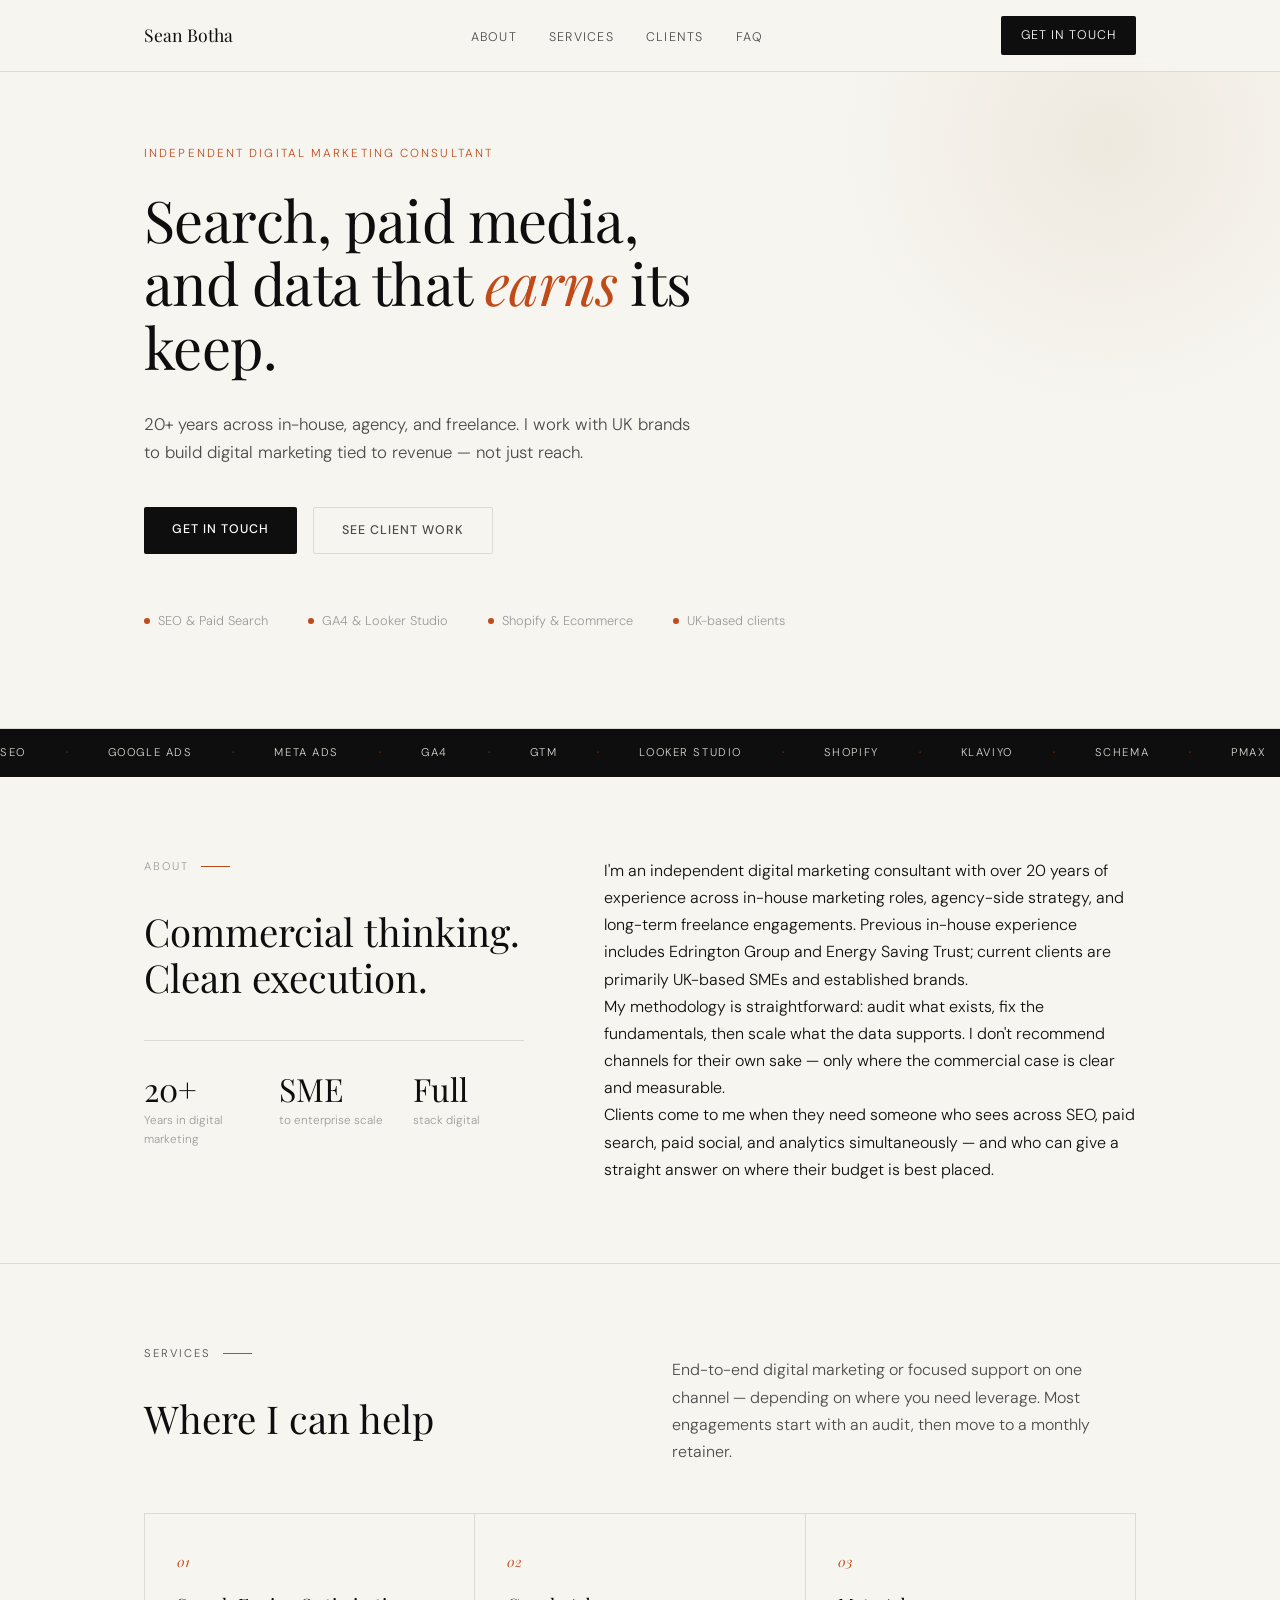
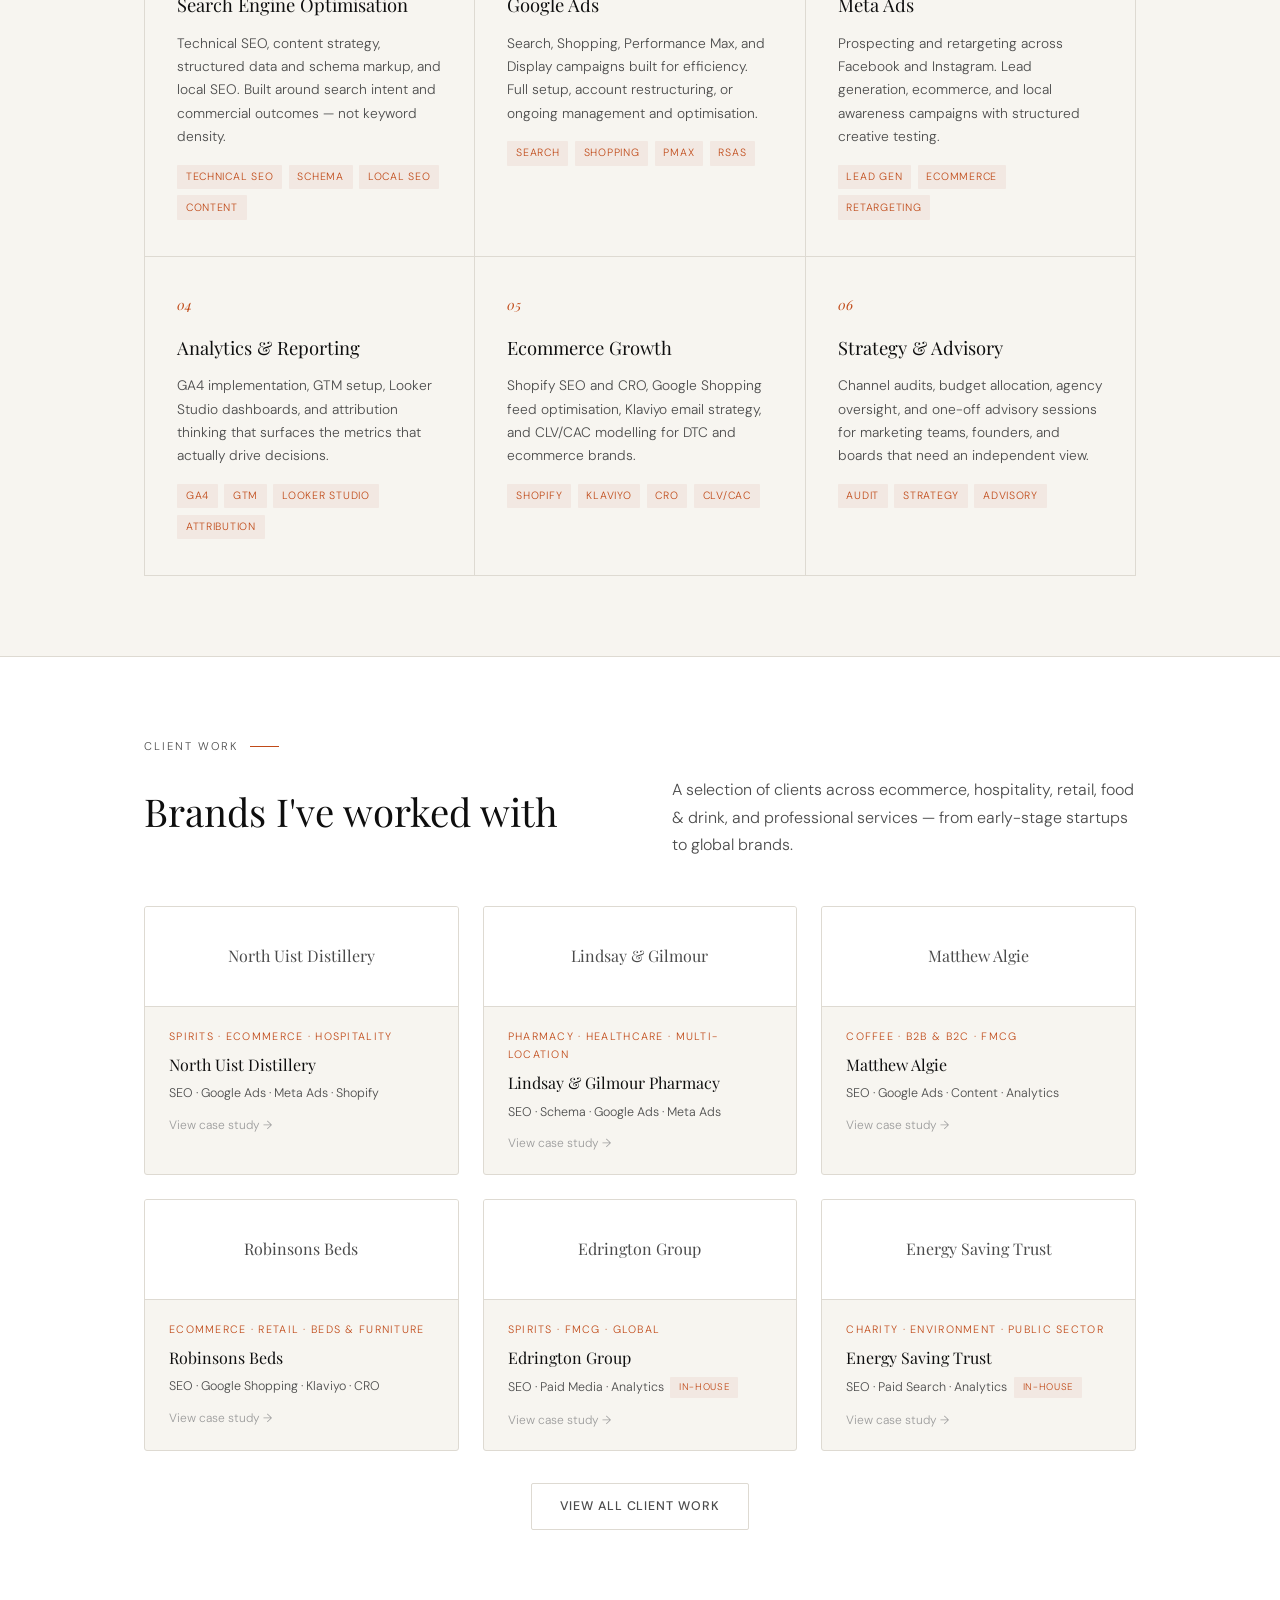
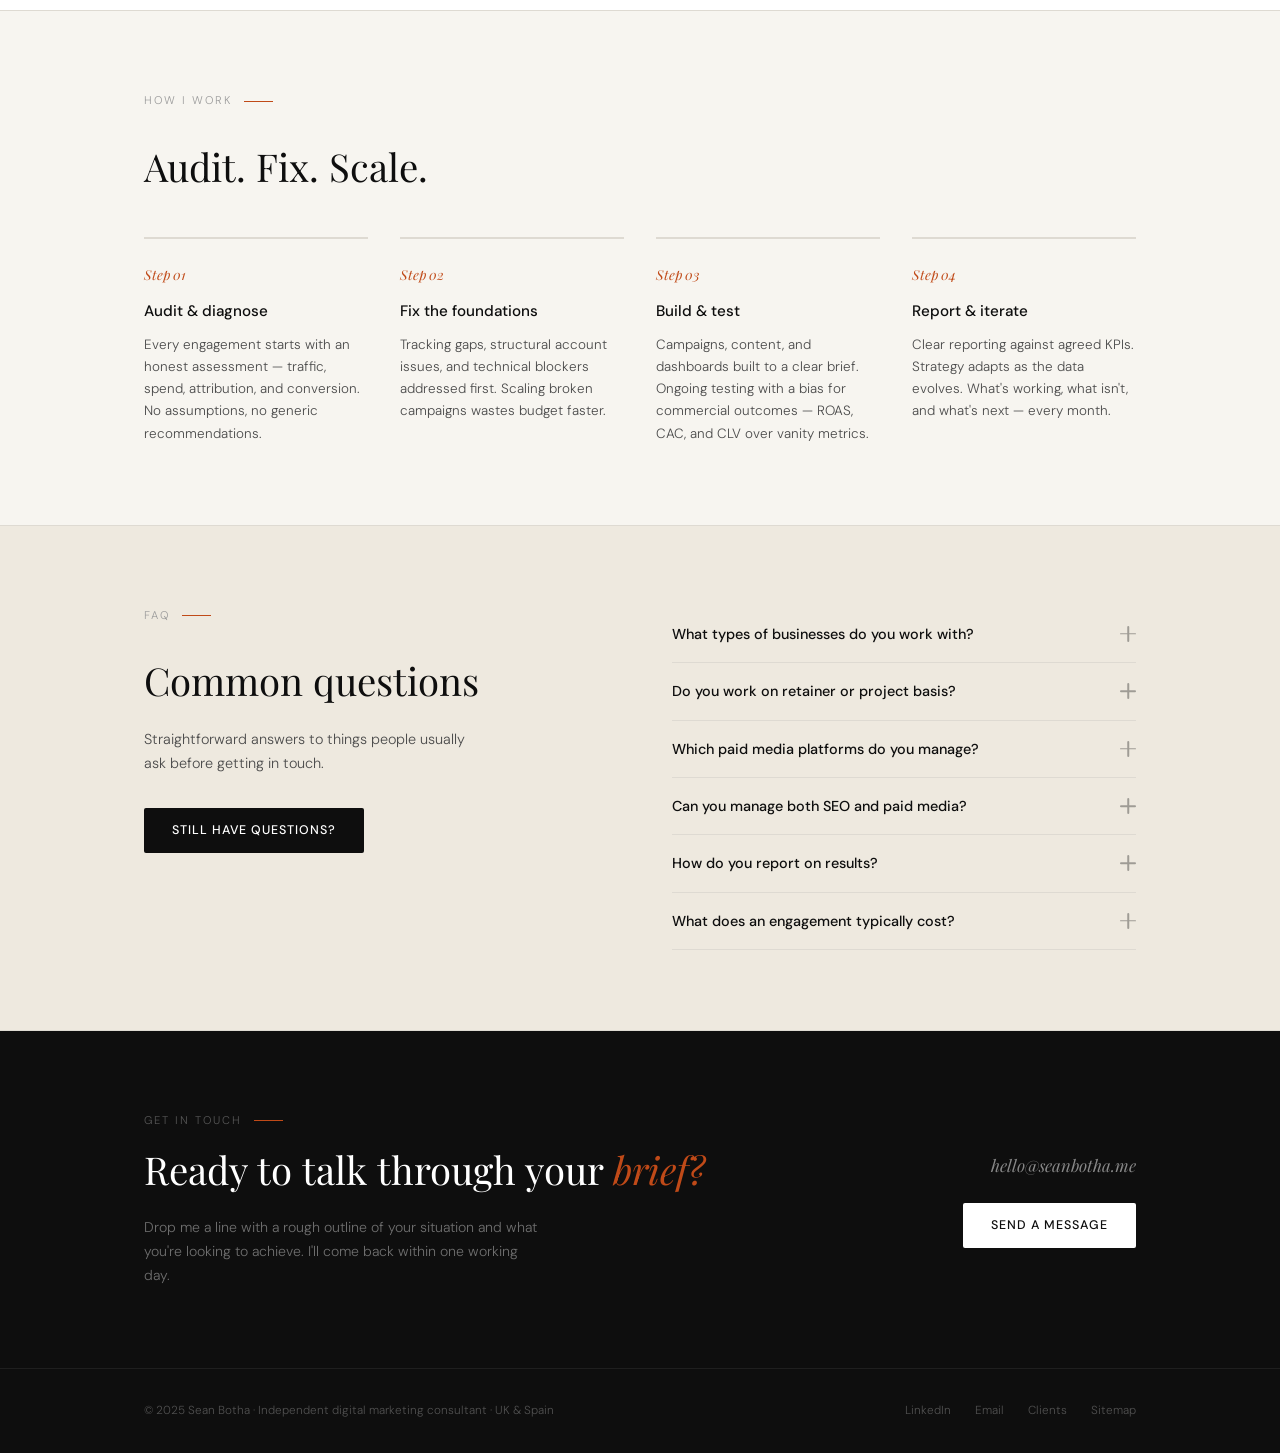
==== commit b396dee0: "update" ====
--- a/index.html
+++ b/index.html
@@ -81,7 +81,7 @@
 </head>
 <body>
 
-<nav aria-label="Main navigation">
+<nav class="main-nav" aria-label="Main navigation">
   <div class="nav-inner">
     <a href="/" class="nav-logo">Sean Botha</a>
     <ul class="nav-links" role="list">
@@ -96,7 +96,7 @@
 
 <header class="hero" role="banner">
   <div class="container">
-    <p class="hero-eyebrow">Digital Marketing Consultant</p>
+    <p class="hero-eyebrow">Independent Digital Marketing Consultant</p>
     <h1>Search, paid media,<br>and data that <em>earns</em> its keep.</h1>
     <p class="hero-sub">20+ years across in-house, agency, and freelance. I work with UK brands to build digital marketing tied to revenue — not just reach.</p>
     <div class="hero-actions">
--- a/css/style.css
+++ b/css/style.css
@@ -1,4 +1,7 @@
-/* ── Reset ── */
+/* ══════════════════════════════════════
+   seanbotha.me — clean stylesheet v3
+   ══════════════════════════════════════ */
+
 *, *::before, *::after { box-sizing: border-box; margin: 0; padding: 0; }
 
 :root {
@@ -19,45 +22,111 @@
 
 html { scroll-behavior: smooth; }
 body {
-  background: var(--paper); color: var(--ink);
-  font-family: var(--sans); font-size: 1rem;
-  line-height: 1.7; font-weight: 300;
+  background: var(--paper);
+  color: var(--ink);
+  font-family: var(--sans);
+  font-size: 1rem;
+  line-height: 1.7;
+  font-weight: 300;
   -webkit-font-smoothing: antialiased;
 }
 img { max-width: 100%; display: block; }
 a { color: inherit; }
 .container { max-width: var(--max); margin: 0 auto; padding: 0 var(--gap); }
 
-/* NAV */
-nav {
-  position: fixed; inset: 0 0 auto; z-index: 200;
-  background: rgba(247,245,240,0.93); backdrop-filter: blur(14px);
+/* ── NAV ── */
+nav.main-nav {
+  position: fixed;
+  top: 0; left: 0; right: 0;
+  z-index: 200;
+  background: rgba(247,245,240,0.95);
+  backdrop-filter: blur(14px);
   border-bottom: 1px solid var(--rule);
 }
 .nav-inner {
-  max-width: var(--max); margin: 0 auto; padding: 1rem var(--gap);
-  display: flex; align-items: center; justify-content: space-between;
-}
-.nav-logo { font-family: var(--serif); font-size: 1.1rem; text-decoration: none; color: var(--ink); }
-.nav-links { display: flex; gap: 2rem; list-style: none; }
+  max-width: var(--max);
+  margin: 0 auto;
+  padding: 1rem var(--gap);
+  display: flex;
+  align-items: center;
+  justify-content: space-between;
+  gap: 2rem;
+}
+.nav-logo {
+  font-family: var(--serif);
+  font-size: 1.1rem;
+  text-decoration: none;
+  color: var(--ink);
+  flex-shrink: 0;
+}
+.nav-links {
+  display: flex;
+  gap: 2rem;
+  list-style: none;
+  flex: 1;
+  justify-content: center;
+}
 .nav-links a {
-  font-size: 0.78rem; letter-spacing: 0.1em; text-transform: uppercase;
-  color: var(--ink-mid); text-decoration: none; transition: color 0.2s;
-}
-.nav-links a:hover, .nav-links a[aria-current="page"] { color: var(--accent); }
+  font-size: 0.78rem;
+  letter-spacing: 0.1em;
+  text-transform: uppercase;
+  color: var(--ink-mid);
+  text-decoration: none;
+  transition: color 0.2s;
+}
+.nav-links a:hover,
+.nav-links a[aria-current="page"] { color: var(--accent); }
 .nav-cta {
-  font-size: 0.78rem; letter-spacing: 0.08em; text-transform: uppercase;
-  padding: 0.55rem 1.25rem; background: var(--ink); color: var(--white);
-  text-decoration: none; border-radius: 2px; transition: background 0.2s;
+  font-size: 0.78rem;
+  letter-spacing: 0.08em;
+  text-transform: uppercase;
+  padding: 0.55rem 1.25rem;
+  background: var(--ink);
+  color: var(--white);
+  text-decoration: none;
+  border-radius: 2px;
+  transition: background 0.2s;
+  flex-shrink: 0;
 }
 .nav-cta:hover { background: var(--accent); }
 
-/* BUTTONS */
+/* ── BREADCRUMB ── */
+.breadcrumb {
+  padding-top: 5.5rem;
+  padding-bottom: 1rem;
+  border-bottom: 1px solid var(--rule);
+}
+.breadcrumb ol {
+  max-width: var(--max);
+  margin: 0 auto;
+  padding: 0 var(--gap);
+  list-style: none;
+  display: flex;
+  align-items: center;
+  gap: 0.5rem;
+  flex-wrap: wrap;
+}
+.breadcrumb li { font-size: 0.75rem; color: var(--ink-light); }
+.breadcrumb li a { text-decoration: none; color: var(--ink-light); transition: color 0.2s; }
+.breadcrumb li a:hover { color: var(--accent); }
+.breadcrumb li::after { content: '/'; margin-left: 0.5rem; opacity: 0.4; }
+.breadcrumb li:last-child::after { display: none; }
+.breadcrumb li:last-child { color: var(--ink-mid); }
+
+/* ── BUTTONS ── */
 .btn {
-  display: inline-block; padding: 0.75rem 1.75rem;
-  font-family: var(--sans); font-size: 0.78rem; font-weight: 500;
-  letter-spacing: 0.08em; text-transform: uppercase;
-  text-decoration: none; border-radius: 2px; transition: all 0.2s; border: none;
+  display: inline-block;
+  padding: 0.75rem 1.75rem;
+  font-family: var(--sans);
+  font-size: 0.78rem;
+  font-weight: 500;
+  letter-spacing: 0.08em;
+  text-transform: uppercase;
+  text-decoration: none;
+  border-radius: 2px;
+  transition: all 0.2s;
+  border: none;
+  cursor: pointer;
 }
 .btn-primary { background: var(--ink); color: var(--white); }
 .btn-primary:hover { background: var(--accent); color: var(--white); }
@@ -66,49 +135,218 @@
 .btn-light { background: var(--white); color: var(--ink); }
 .btn-light:hover { background: var(--accent); color: var(--white); }
 
-/* LABELS */
+/* ── LABELS & HEADINGS ── */
 .label {
-  font-size: 0.7rem; letter-spacing: 0.18em; text-transform: uppercase;
-  color: var(--ink-light); margin-bottom: 2.5rem;
-  display: flex; align-items: center; gap: 0.75rem;
+  font-size: 0.7rem;
+  letter-spacing: 0.18em;
+  text-transform: uppercase;
+  color: var(--ink-light);
+  margin-bottom: 2rem;
+  display: flex;
+  align-items: center;
+  gap: 0.75rem;
 }
 .label::after { content: ''; display: block; width: 1.8rem; height: 1px; background: var(--accent); }
 
 h2.display {
-  font-family: var(--serif); font-size: clamp(1.8rem, 3.2vw, 2.7rem);
-  font-weight: 400; line-height: 1.2; margin-bottom: 1.5rem;
-}
-
-/* TAGS */
+  font-family: var(--serif);
+  font-size: clamp(1.8rem, 3vw, 2.6rem);
+  font-weight: 400;
+  line-height: 1.2;
+  margin-bottom: 1.5rem;
+}
+
+/* ── TAGS ── */
 .tag {
-  font-size: 0.66rem; letter-spacing: 0.07em; text-transform: uppercase;
-  padding: 0.2rem 0.55rem; background: var(--accent-lt); color: var(--accent);
-  border-radius: 1px; display: inline-block;
+  font-size: 0.66rem;
+  letter-spacing: 0.07em;
+  text-transform: uppercase;
+  padding: 0.2rem 0.55rem;
+  background: var(--accent-lt);
+  color: var(--accent);
+  border-radius: 1px;
+  display: inline-block;
 }
 .tags { display: flex; flex-wrap: wrap; gap: 0.4rem; }
 
-/* SECTIONS */
+/* ── SECTIONS ── */
 section { padding: 5rem 0; border-bottom: 1px solid var(--rule); }
 
-/* TICKER */
+/* ── TICKER ── */
 .ticker-wrap { overflow: hidden; background: var(--ink); padding: 0.9rem 0; }
-.ticker { display: flex; gap: 2.5rem; white-space: nowrap; width: max-content; animation: ticker 30s linear infinite; }
+.ticker {
+  display: flex;
+  gap: 2.5rem;
+  white-space: nowrap;
+  width: max-content;
+  animation: ticker 30s linear infinite;
+}
 .ticker span { font-size: 0.7rem; letter-spacing: 0.14em; text-transform: uppercase; color: var(--rule); }
 .ticker span.dot { color: var(--accent); letter-spacing: 0; }
 @keyframes ticker { from { transform: translateX(0); } to { transform: translateX(-50%); } }
 
-/* BREADCRUMB */
-.breadcrumb { padding-top: 6.5rem; padding-bottom: 1.5rem; border-bottom: 1px solid var(--rule); }
-.breadcrumb ol { list-style: none; display: flex; align-items: center; gap: 0.5rem; flex-wrap: wrap; }
-.breadcrumb li { font-size: 0.75rem; color: var(--ink-light); }
-.breadcrumb li a { text-decoration: none; color: var(--ink-light); transition: color 0.2s; }
-.breadcrumb li a:hover { color: var(--accent); }
-.breadcrumb li::after { content: '/'; margin-left: 0.5rem; opacity: 0.4; }
-.breadcrumb li:last-child::after { display: none; }
-.breadcrumb li:last-child { color: var(--ink-mid); }
-
-/* CASE STUDY HERO */
-.case-hero { padding: 4rem 0 5rem; border-bottom: 1px solid var(--rule); position: relative; overflow: hidden; }
+/* ── HOMEPAGE HERO ── */
+.hero {
+  padding: 9rem 0 6rem;
+  border-bottom: 1px solid var(--rule);
+  position: relative;
+  overflow: hidden;
+}
+.hero::before {
+  content: '';
+  position: absolute;
+  top: -8rem; right: -6rem;
+  width: 42vw; height: 42vw;
+  max-width: 560px; max-height: 560px;
+  border-radius: 50%;
+  background: radial-gradient(circle, var(--paper-w) 0%, transparent 70%);
+  pointer-events: none;
+}
+.hero-eyebrow {
+  font-size: 0.73rem; letter-spacing: 0.18em; text-transform: uppercase;
+  color: var(--accent); margin-bottom: 1.5rem;
+  opacity: 0; animation: fadeUp 0.6s ease forwards 0.1s;
+}
+.hero h1 {
+  font-family: var(--serif);
+  font-size: clamp(2.4rem, 4.5vw, 4rem);
+  font-weight: 400; line-height: 1.1; letter-spacing: -0.01em; max-width: 17ch;
+  opacity: 0; animation: fadeUp 0.7s ease forwards 0.25s;
+}
+.hero h1 em { font-style: italic; color: var(--accent); }
+.hero-sub {
+  margin-top: 2rem; max-width: 50ch; color: var(--ink-mid); font-size: 1.05rem;
+  opacity: 0; animation: fadeUp 0.7s ease forwards 0.4s;
+}
+.hero-actions {
+  margin-top: 2.5rem; display: flex; gap: 1rem; flex-wrap: wrap;
+  opacity: 0; animation: fadeUp 0.7s ease forwards 0.55s;
+}
+.hero-creds {
+  margin-top: 3.5rem; display: flex; gap: 2.5rem; flex-wrap: wrap;
+  opacity: 0; animation: fadeUp 0.7s ease forwards 0.7s;
+}
+.cred { display: flex; align-items: center; gap: 0.5rem; font-size: 0.8rem; color: var(--ink-light); }
+.cred-dot { width: 6px; height: 6px; border-radius: 50%; background: var(--accent); flex-shrink: 0; }
+
+/* ── ABOUT ── */
+.about-grid { display: grid; grid-template-columns: 5fr 7fr; gap: 5rem; align-items: start; }
+.about-right p { color: var(--ink-mid); margin-bottom: 1.2rem; }
+.about-stats {
+  margin-top: 2.5rem; padding-top: 2rem; border-top: 1px solid var(--rule);
+  display: grid; grid-template-columns: repeat(3,1fr); gap: 1.5rem;
+}
+.stat-num { font-family: var(--serif); font-size: 2rem; font-weight: 400; line-height: 1; }
+.stat-label { font-size: 0.73rem; color: var(--ink-light); margin-top: 0.35rem; }
+
+/* ── SERVICES ── */
+.two-col-header { display: grid; grid-template-columns: 1fr 1fr; gap: 4rem; align-items: end; margin-bottom: 3rem; }
+.two-col-header p { color: var(--ink-mid); max-width: 42ch; }
+.services-grid {
+  display: grid; grid-template-columns: repeat(3,1fr);
+  gap: 1px; background: var(--rule); border: 1px solid var(--rule);
+}
+.service-card { background: var(--paper); padding: 2.25rem 2rem; transition: background 0.25s; position: relative; }
+.service-card:hover { background: var(--white); }
+.service-card::after {
+  content: ''; position: absolute; bottom: 0; left: 0; right: 0;
+  height: 2px; background: var(--accent);
+  transform: scaleX(0); transform-origin: left; transition: transform 0.3s ease;
+}
+.service-card:hover::after { transform: scaleX(1); }
+.svc-num { font-family: var(--serif); font-style: italic; font-size: 0.85rem; color: var(--accent); margin-bottom: 1rem; }
+.svc-name { font-family: var(--serif); font-size: 1.15rem; font-weight: 400; margin-bottom: 0.7rem; }
+.svc-desc { font-size: 0.86rem; color: var(--ink-mid); line-height: 1.7; }
+
+/* ── PROCESS ── */
+.process-grid { display: grid; grid-template-columns: repeat(4,1fr); gap: 2rem; margin-top: 3rem; }
+.process-step { border-top: 2px solid var(--rule); padding-top: 1.5rem; position: relative; }
+.process-step::before {
+  content: ''; position: absolute; top: -2px; left: 0;
+  width: 0; height: 2px; background: var(--accent); transition: width 0.4s ease;
+}
+.process-step:hover::before { width: 100%; }
+.process-num { font-family: var(--serif); font-style: italic; font-size: 0.85rem; color: var(--accent); margin-bottom: 0.8rem; }
+.process-title { font-size: 0.95rem; font-weight: 500; margin-bottom: 0.6rem; }
+.process-desc { font-size: 0.84rem; color: var(--ink-mid); line-height: 1.65; }
+
+/* ── FAQ ── */
+.faq-grid { display: grid; grid-template-columns: 1fr 1fr; gap: 4rem; align-items: start; }
+.faq-list { display: flex; flex-direction: column; }
+.faq-item { border-bottom: 1px solid var(--rule); }
+.faq-q {
+  width: 100%; background: none; border: none; padding: 1.2rem 0;
+  text-align: left; font-family: var(--sans); font-size: 0.9rem; font-weight: 500;
+  color: var(--ink); cursor: pointer;
+  display: flex; justify-content: space-between; align-items: center; gap: 1rem;
+}
+.faq-q:hover { color: var(--accent); }
+.faq-icon { width: 16px; height: 16px; flex-shrink: 0; position: relative; opacity: 0.35; transition: opacity 0.2s; }
+.faq-q:hover .faq-icon, .faq-item.open .faq-icon { opacity: 1; }
+.faq-icon::before, .faq-icon::after { content: ''; position: absolute; background: currentColor; border-radius: 1px; transition: transform 0.3s ease; }
+.faq-icon::before { top: 50%; left: 0; right: 0; height: 1.5px; transform: translateY(-50%); }
+.faq-icon::after  { top: 0; bottom: 0; left: 50%; width: 1.5px; transform: translateX(-50%); }
+.faq-item.open .faq-icon::after { transform: translateX(-50%) scaleY(0); }
+.faq-a { font-size: 0.87rem; color: var(--ink-mid); line-height: 1.75; max-height: 0; overflow: hidden; transition: max-height 0.35s ease, padding-bottom 0.35s ease; }
+.faq-item.open .faq-a { max-height: 300px; padding-bottom: 1.25rem; }
+
+/* ── CTA SECTION ── */
+.cta-section { background: var(--ink); border-bottom: none; padding: 5rem 0; }
+.cta-inner { display: grid; grid-template-columns: 1fr auto; gap: 3rem; align-items: center; }
+.cta-section .label { color: rgba(255,255,255,0.3); margin-bottom: 1rem; }
+.cta-section .label::after { background: var(--accent); }
+.cta-section h2.display { color: var(--white); }
+.cta-section h2.display em { font-style: italic; color: var(--accent); }
+.cta-right { display: flex; flex-direction: column; align-items: flex-end; gap: 1.5rem; }
+.cta-email { font-family: var(--serif); font-size: 1.05rem; font-style: italic; color: rgba(255,255,255,0.5); text-decoration: none; transition: color 0.2s; }
+.cta-email:hover { color: var(--white); }
+
+/* ── FOOTER ── */
+footer { background: var(--ink); border-top: 1px solid rgba(255,255,255,0.07); padding: 2rem 0; }
+footer .inner {
+  max-width: var(--max); margin: 0 auto; padding: 0 var(--gap);
+  display: flex; justify-content: space-between; align-items: center; flex-wrap: wrap; gap: 1rem;
+}
+footer p, footer a { font-size: 0.73rem; color: rgba(255,255,255,0.28); text-decoration: none; }
+footer a:hover { color: var(--accent); }
+footer .footer-links { display: flex; gap: 1.5rem; }
+
+/* ── CLIENTS INDEX ── */
+.ci-grid { display: grid; grid-template-columns: repeat(3,1fr); gap: 1.5rem; margin-top: 3rem; }
+.ci-card {
+  border: 1px solid var(--rule); border-radius: 3px; overflow: hidden;
+  background: var(--paper); text-decoration: none; display: block;
+  transition: box-shadow 0.25s, transform 0.25s;
+}
+.ci-card:hover { box-shadow: 0 8px 32px rgba(0,0,0,0.08); transform: translateY(-3px); }
+.ci-logo {
+  height: 100px;
+  display: flex; align-items: center; justify-content: center;
+  background: var(--white); border-bottom: 1px solid var(--rule); padding: 1.5rem;
+  overflow: hidden;
+}
+.ci-logo img {
+  max-height: 48px; max-width: 150px; width: auto; object-fit: contain;
+  opacity: 0.7; transition: opacity 0.3s;
+}
+.ci-card:hover .ci-logo img { opacity: 1; }
+.ci-logo-text {
+  font-family: var(--serif); font-size: 1rem; color: var(--ink-mid);
+  text-align: center; transition: color 0.3s; line-height: 1.4;
+}
+.ci-card:hover .ci-logo-text { color: var(--ink); }
+.ci-body { padding: 1.25rem 1.5rem; }
+.ci-sector { font-size: 0.67rem; letter-spacing: 0.12em; text-transform: uppercase; color: var(--accent); margin-bottom: 0.35rem; }
+.ci-name { font-family: var(--serif); font-size: 1rem; font-weight: 400; color: var(--ink); margin-bottom: 0.4rem; }
+.ci-svcs { font-size: 0.78rem; color: var(--ink-mid); line-height: 1.5; }
+.ci-arrow { font-size: 0.75rem; color: var(--ink-light); margin-top: 0.75rem; }
+
+/* ── CASE STUDY HERO ── */
+.case-hero {
+  padding: 5.5rem 0 5rem;
+  border-bottom: 1px solid var(--rule);
+  position: relative; overflow: hidden;
+}
 .case-hero::before {
   content: ''; position: absolute; top: -5rem; right: -4rem;
   width: 38vw; height: 38vw; max-width: 480px; max-height: 480px;
@@ -124,21 +362,22 @@
 }
 .case-type { font-size: 0.7rem; letter-spacing: 0.14em; text-transform: uppercase; color: var(--ink-light); }
 .case-hero h1 {
-  font-family: var(--serif); font-size: clamp(2.2rem, 4.5vw, 3.8rem);
-  font-weight: 400; line-height: 1.15; letter-spacing: -0.01em;
-  max-width: 22ch; margin-bottom: 1.5rem;
+  font-family: var(--serif);
+  font-size: clamp(1.7rem, 2.8vw, 2.6rem);
+  font-weight: 400; line-height: 1.25; letter-spacing: -0.01em;
+  max-width: 26ch; margin-bottom: 1.5rem;
 }
 .case-hero h1 em { font-style: italic; color: var(--accent); }
 .case-summary { max-width: 54ch; color: var(--ink-mid); font-size: 1rem; margin-bottom: 2rem; }
 .case-stat-row {
-  display: grid; grid-template-columns: repeat(4, 1fr);
+  display: grid; grid-template-columns: repeat(4,1fr);
   gap: 1px; background: var(--rule); border: 1px solid var(--rule); margin-top: 3rem;
 }
 .case-stat { background: var(--paper); padding: 1.5rem; }
 .case-stat-val { font-family: var(--serif); font-size: 1.8rem; font-weight: 400; line-height: 1; }
 .case-stat-label { font-size: 0.72rem; color: var(--ink-light); margin-top: 0.35rem; }
 
-/* CASE BODY */
+/* ── CASE BODY ── */
 .case-overview { display: grid; grid-template-columns: 5fr 7fr; gap: 5rem; align-items: start; }
 .case-overview-left h3 { font-family: var(--serif); font-size: 1.4rem; font-weight: 400; margin-bottom: 1rem; }
 .case-overview-right p { color: var(--ink-mid); margin-bottom: 1.2rem; }
@@ -148,20 +387,17 @@
   color: var(--ink-light); margin-bottom: 0.9rem; margin-top: 2rem;
 }
 
-/* RESULTS */
+/* ── RESULTS ── */
 .results-grid {
   display: grid; grid-template-columns: repeat(3,1fr);
   gap: 1px; background: var(--rule); border: 1px solid var(--rule);
 }
 .result-card { background: var(--white); padding: 2.25rem 2rem; }
-.result-val {
-  font-family: var(--serif); font-size: 2.4rem; font-weight: 400;
-  line-height: 1; color: var(--accent);
-}
+.result-val { font-family: var(--serif); font-size: 2.4rem; font-weight: 400; line-height: 1; color: var(--accent); }
 .result-label { font-size: 0.8rem; color: var(--ink-mid); margin-top: 0.5rem; line-height: 1.5; }
 .result-ph { font-family: var(--serif); font-style: italic; font-size: 1rem; color: var(--ink-light); }
 
-/* RELATED */
+/* ── RELATED ── */
 .related-grid { display: grid; grid-template-columns: repeat(3,1fr); gap: 1.25rem; margin-top: 2.5rem; }
 .related-card {
   border: 1px solid var(--rule); border-radius: 3px; padding: 1.5rem;
@@ -173,58 +409,7 @@
 .related-name { font-family: var(--serif); font-size: 1rem; font-weight: 400; color: var(--ink); }
 .related-arrow { font-size: 0.8rem; color: var(--ink-light); margin-top: 0.5rem; }
 
-/* CLIENTS INDEX */
-.ci-grid { display: grid; grid-template-columns: repeat(3,1fr); gap: 1.5rem; margin-top: 3rem; }
-.ci-card {
-  border: 1px solid var(--rule); border-radius: 3px; overflow: hidden;
-  background: var(--paper); text-decoration: none; display: block;
-  transition: box-shadow 0.25s, transform 0.25s;
-}
-.ci-card:hover { box-shadow: 0 8px 32px rgba(0,0,0,0.08); transform: translateY(-3px); }
-.ci-logo {
-  height: 100px; display: flex; align-items: center; justify-content: center;
-  background: var(--white); border-bottom: 1px solid var(--rule); padding: 1.5rem;
-}
-.ci-logo img { max-height: 48px; max-width: 150px; object-fit: contain; filter: grayscale(1); opacity: 0.7; transition: filter 0.3s, opacity 0.3s; }
-.ci-card:hover .ci-logo img { filter: grayscale(0); opacity: 1; }
-.ci-logo-text { font-family: var(--serif); font-size: 1rem; color: var(--ink-mid); transition: color 0.3s; }
-.ci-card:hover .ci-logo-text { color: var(--ink); }
-.ci-body { padding: 1.25rem 1.5rem; }
-.ci-sector { font-size: 0.67rem; letter-spacing: 0.12em; text-transform: uppercase; color: var(--accent); margin-bottom: 0.35rem; }
-.ci-name { font-family: var(--serif); font-size: 1rem; font-weight: 400; color: var(--ink); margin-bottom: 0.4rem; }
-.ci-svcs { font-size: 0.78rem; color: var(--ink-mid); line-height: 1.5; }
-.ci-arrow { font-size: 0.75rem; color: var(--ink-light); margin-top: 0.75rem; }
-
-/* HOMEPAGE HERO */
-.hero { padding: 9.5rem 0 6rem; border-bottom: 1px solid var(--rule); position: relative; overflow: hidden; }
-.hero::before {
-  content: ''; position: absolute; top: -8rem; right: -6rem;
-  width: 42vw; height: 42vw; max-width: 560px; max-height: 560px;
-  border-radius: 50%;
-  background: radial-gradient(circle, var(--paper-w) 0%, transparent 70%);
-  pointer-events: none;
-}
-.hero-eyebrow { font-size: 0.73rem; letter-spacing: 0.18em; text-transform: uppercase; color: var(--accent); margin-bottom: 1.5rem; opacity: 0; animation: fadeUp 0.6s ease forwards 0.1s; }
-.hero h1 { font-family: var(--serif); font-size: clamp(2.8rem, 5.5vw, 4.8rem); font-weight: 400; line-height: 1.1; letter-spacing: -0.01em; max-width: 17ch; opacity: 0; animation: fadeUp 0.7s ease forwards 0.25s; }
-.hero h1 em { font-style: italic; color: var(--accent); }
-.hero-sub { margin-top: 2rem; max-width: 50ch; color: var(--ink-mid); font-size: 1.05rem; opacity: 0; animation: fadeUp 0.7s ease forwards 0.4s; }
-.hero-actions { margin-top: 2.5rem; display: flex; gap: 1rem; flex-wrap: wrap; opacity: 0; animation: fadeUp 0.7s ease forwards 0.55s; }
-.hero-creds { margin-top: 3.5rem; display: flex; gap: 2.5rem; flex-wrap: wrap; opacity: 0; animation: fadeUp 0.7s ease forwards 0.7s; }
-.cred { display: flex; align-items: center; gap: 0.5rem; font-size: 0.8rem; color: var(--ink-light); }
-.cred-dot { width: 6px; height: 6px; border-radius: 50%; background: var(--accent); flex-shrink: 0; }
-
-/* CTA SECTION */
-.cta-section { background: var(--ink); border-bottom: none; }
-.cta-inner { display: grid; grid-template-columns: 1fr auto; gap: 3rem; align-items: center; }
-.cta-section .label { color: rgba(255,255,255,0.3); }
-.cta-section .label::after { background: var(--accent); }
-.cta-section h2.display { color: var(--white); }
-.cta-section h2.display em { font-style: italic; color: var(--accent); }
-.cta-right { display: flex; flex-direction: column; align-items: flex-end; gap: 1.5rem; }
-.cta-email { font-family: var(--serif); font-size: 1.05rem; font-style: italic; color: rgba(255,255,255,0.5); text-decoration: none; transition: color 0.2s; }
-.cta-email:hover { color: var(--white); }
-
-/* ANIMATIONS */
+/* ── ANIMATIONS ── */
 @keyframes fadeUp { from { opacity: 0; transform: translateY(18px); } to { opacity: 1; transform: translateY(0); } }
 .reveal { opacity: 0; transform: translateY(22px); transition: opacity 0.65s ease, transform 0.65s ease; }
 .reveal.visible { opacity: 1; transform: translateY(0); }
@@ -232,225 +417,16 @@
 .d2 { transition-delay: 0.2s; }
 .d3 { transition-delay: 0.3s; }
 
-/* HOMEPAGE SPECIFICS */
-.about-grid { display: grid; grid-template-columns: 5fr 7fr; gap: 5rem; align-items: start; }
-.about-right p { color: var(--ink-mid); margin-bottom: 1.2rem; }
-.about-stats { margin-top: 2.5rem; padding-top: 2rem; border-top: 1px solid var(--rule); display: grid; grid-template-columns: repeat(3,1fr); gap: 1.5rem; }
-.stat-num { font-family: var(--serif); font-size: 2rem; font-weight: 400; line-height: 1; }
-.stat-label { font-size: 0.73rem; color: var(--ink-light); margin-top: 0.35rem; }
-
-.two-col-header { display: grid; grid-template-columns: 1fr 1fr; gap: 4rem; align-items: end; margin-bottom: 3rem; }
-.two-col-header p { color: var(--ink-mid); max-width: 42ch; }
-
-.services-grid { display: grid; grid-template-columns: repeat(3,1fr); gap: 1px; background: var(--rule); border: 1px solid var(--rule); }
-.service-card { background: var(--paper); padding: 2.25rem 2rem; transition: background 0.25s; position: relative; }
-.service-card:hover { background: var(--white); }
-.service-card::after { content: ''; position: absolute; bottom: 0; left: 0; right: 0; height: 2px; background: var(--accent); transform: scaleX(0); transform-origin: left; transition: transform 0.3s ease; }
-.service-card:hover::after { transform: scaleX(1); }
-.svc-num { font-family: var(--serif); font-style: italic; font-size: 0.85rem; color: var(--accent); margin-bottom: 1rem; }
-.svc-name { font-family: var(--serif); font-size: 1.15rem; font-weight: 400; margin-bottom: 0.7rem; }
-.svc-desc { font-size: 0.86rem; color: var(--ink-mid); line-height: 1.7; }
-
-.process-grid { display: grid; grid-template-columns: repeat(4,1fr); gap: 2rem; margin-top: 3rem; }
-.process-step { border-top: 2px solid var(--rule); padding-top: 1.5rem; position: relative; }
-.process-step::before { content: ''; position: absolute; top: -2px; left: 0; width: 0; height: 2px; background: var(--accent); transition: width 0.4s ease; }
-.process-step:hover::before { width: 100%; }
-.process-num { font-family: var(--serif); font-style: italic; font-size: 0.85rem; color: var(--accent); margin-bottom: 0.8rem; }
-.process-title { font-size: 0.95rem; font-weight: 500; margin-bottom: 0.6rem; }
-.process-desc { font-size: 0.84rem; color: var(--ink-mid); line-height: 1.65; }
-
-.faq-grid { display: grid; grid-template-columns: 1fr 1fr; gap: 4rem; align-items: start; }
-.faq-list { display: flex; flex-direction: column; }
-.faq-item { border-bottom: 1px solid var(--rule); }
-.faq-q { width: 100%; background: none; border: none; padding: 1.2rem 0; text-align: left; font-family: var(--sans); font-size: 0.9rem; font-weight: 500; color: var(--ink); cursor: pointer; display: flex; justify-content: space-between; align-items: center; gap: 1rem; }
-.faq-q:hover { color: var(--accent); }
-.faq-icon { width: 16px; height: 16px; flex-shrink: 0; position: relative; opacity: 0.35; transition: opacity 0.2s; }
-.faq-q:hover .faq-icon, .faq-item.open .faq-icon { opacity: 1; }
-.faq-icon::before, .faq-icon::after { content: ''; position: absolute; background: currentColor; border-radius: 1px; transition: transform 0.3s ease; }
-.faq-icon::before { top: 50%; left: 0; right: 0; height: 1.5px; transform: translateY(-50%); }
-.faq-icon::after { top: 0; bottom: 0; left: 50%; width: 1.5px; transform: translateX(-50%); }
-.faq-item.open .faq-icon::after { transform: translateX(-50%) scaleY(0); }
-.faq-a { font-size: 0.87rem; color: var(--ink-mid); line-height: 1.75; max-height: 0; overflow: hidden; transition: max-height 0.35s ease, padding-bottom 0.35s ease; }
-.faq-item.open .faq-a { max-height: 300px; padding-bottom: 1.25rem; }
-
-/* RESPONSIVE */
+/* ── RESPONSIVE ── */
 @media (max-width: 960px) {
   .about-grid, .two-col-header, .faq-grid, .cta-inner, .case-overview { grid-template-columns: 1fr; gap: 2.5rem; }
   .services-grid, .ci-grid, .results-grid { grid-template-columns: 1fr 1fr; }
   .case-stat-row, .process-grid, .related-grid { grid-template-columns: 1fr 1fr; }
   .cta-right { align-items: flex-start; }
 }
-@media (max-width: 600px) {
+@media (max-width: 640px) {
   .services-grid, .ci-grid, .results-grid, .case-stat-row, .process-grid, .related-grid { grid-template-columns: 1fr; }
-  .nav-links, .nav-cta { display: none; }
-}
-
-/* FOOTER */
-footer { background: var(--ink); border-top: 1px solid rgba(255,255,255,0.07); padding: 2rem 0; }
-footer .inner {
-  max-width: var(--max); margin: 0 auto; padding: 0 var(--gap);
-  display: flex; justify-content: space-between; align-items: center; flex-wrap: wrap; gap: 1rem;
-}
-footer p, footer a { font-size: 0.73rem; color: rgba(255,255,255,0.28); text-decoration: none; }
-footer a:hover { color: var(--accent); }
-footer .footer-links { display: flex; gap: 1.5rem; }
-
-/* CTA SECTION */
-.cta-section { background: var(--ink); border-bottom: none; }
-.cta-inner { display: grid; grid-template-columns: 1fr auto; gap: 3rem; align-items: center; }
-.cta-section .label { color: rgba(255,255,255,0.3); }
-.cta-section .label::after { background: var(--accent); }
-.cta-section h2.display { color: var(--white); }
-.cta-section h2.display em { font-style: italic; color: var(--accent); }
-.cta-right { display: flex; flex-direction: column; align-items: flex-end; gap: 1.5rem; }
-.cta-email { font-family: var(--serif); font-size: 1.05rem; font-style: italic; color: rgba(255,255,255,0.5); text-decoration: none; transition: color 0.2s; }
-.cta-email:hover { color: var(--white); }
-
-/* FIX HERO H1 SIZE */
-.hero h1 { font-size: clamp(2.2rem, 4vw, 3.8rem); }
-
-/* CLIENTS INDEX GRID */
-.ci-grid { display: grid; grid-template-columns: repeat(3,1fr); gap: 1.5rem; margin-top: 3rem; }
-.ci-card {
-  border: 1px solid var(--rule); border-radius: 3px; overflow: hidden;
-  background: var(--paper); text-decoration: none; display: block;
-  transition: box-shadow 0.25s, transform 0.25s;
-}
-.ci-card:hover { box-shadow: 0 8px 32px rgba(0,0,0,0.08); transform: translateY(-3px); }
-.ci-logo {
-  height: 100px; display: flex; align-items: center; justify-content: center;
-  background: var(--white); border-bottom: 1px solid var(--rule); padding: 1.5rem;
-}
-.ci-logo img { max-height: 48px; max-width: 150px; object-fit: contain; filter: grayscale(1); opacity: 0.7; transition: filter 0.3s, opacity 0.3s; }
-.ci-card:hover .ci-logo img { filter: grayscale(0); opacity: 1; }
-.ci-logo-text { font-family: var(--serif); font-size: 1rem; color: var(--ink-mid); transition: color 0.3s; }
-.ci-card:hover .ci-logo-text { color: var(--ink); }
-.ci-body { padding: 1.25rem 1.5rem; }
-.ci-sector { font-size: 0.67rem; letter-spacing: 0.12em; text-transform: uppercase; color: var(--accent); margin-bottom: 0.35rem; }
-.ci-name { font-family: var(--serif); font-size: 1rem; font-weight: 400; color: var(--ink); margin-bottom: 0.4rem; }
-.ci-svcs { font-size: 0.78rem; color: var(--ink-mid); line-height: 1.5; }
-.ci-arrow { font-size: 0.75rem; color: var(--ink-light); margin-top: 0.75rem; }
-
-/* ABOUT */
-.about-grid { display: grid; grid-template-columns: 5fr 7fr; gap: 5rem; align-items: start; }
-.about-right p { color: var(--ink-mid); margin-bottom: 1.2rem; }
-.about-stats { margin-top: 2.5rem; padding-top: 2rem; border-top: 1px solid var(--rule); display: grid; grid-template-columns: repeat(3,1fr); gap: 1.5rem; }
-.stat-num { font-family: var(--serif); font-size: 2rem; font-weight: 400; line-height: 1; }
-.stat-label { font-size: 0.73rem; color: var(--ink-light); margin-top: 0.35rem; }
-
-/* RESPONSIVE ADDITIONS */
-@media (max-width: 960px) {
-  .ci-grid { grid-template-columns: 1fr 1fr; }
-  .cta-inner { grid-template-columns: 1fr; gap: 2rem; }
-  .cta-right { align-items: flex-start; }
-  .about-grid { grid-template-columns: 1fr; gap: 2.5rem; }
-}
-@media (max-width: 600px) {
-  .ci-grid { grid-template-columns: 1fr; }
+  .nav-links { display: none; }
+  .nav-cta { display: none; }
   footer .inner { flex-direction: column; align-items: flex-start; }
 }
-
-/* ── FIX: Case study & clients index h1 size ── */
-.case-hero h1 {
-  font-size: clamp(1.8rem, 3.5vw, 3rem) !important;
-}
-header h1 {
-  font-size: clamp(1.8rem, 3.5vw, 3rem);
-}
-
-/* ── FIX: Nav visible on all pages ── */
-nav {
-  display: block !important;
-  position: fixed;
-  inset: 0 0 auto;
-  z-index: 200;
-  background: rgba(247,245,240,0.93);
-  backdrop-filter: blur(14px);
-  border-bottom: 1px solid var(--rule);
-}
-.nav-inner {
-  max-width: var(--max);
-  margin: 0 auto;
-  padding: 1rem var(--gap);
-  display: flex;
-  align-items: center;
-  justify-content: space-between;
-}
-
-/* ── FIX: Breadcrumb top padding accounts for fixed nav ── */
-.breadcrumb {
-  padding-top: 6rem;
-}
-
-/* ── FIX: Client logo images — force display block ── */
-.ci-logo img,
-.client-logo-wrap img {
-  display: block !important;
-}
-
-/* ── FIX: Case hero logo area ── */
-.case-hero-logo {
-  margin: 1.5rem 0 0;
-  min-height: 56px;
-  display: flex;
-  align-items: center;
-}
-.case-hero-logo img {
-  max-height: 56px;
-  max-width: 200px;
-  object-fit: contain;
-  filter: grayscale(1);
-  opacity: 0.75;
-  display: block !important;
-}
-
-/* ── FIX: Logo images — don't wash out dark logos on white bg ── */
-.ci-logo img {
-  filter: none !important;
-  opacity: 0.65;
-  transition: opacity 0.3s;
-}
-.ci-card:hover .ci-logo img {
-  opacity: 1;
-}
-.case-hero img[alt*="logo"],
-.case-hero img[alt*="Logo"] {
-  filter: none !important;
-  opacity: 0.7;
-}
-
-/* ── FIX: Hide broken image icons, show text fallback cleanly ── */
-.ci-logo {
-  position: relative;
-}
-.ci-logo img {
-  /* If image fails to load, browser shows broken icon — hide it */
-  min-width: 0;
-  min-height: 0;
-}
-/* Broken img elements have 0 naturalWidth — we can't detect in CSS alone,
-   so we rely on onerror. Make sure fallback text is centred properly */
-.ci-logo .ci-logo-text {
-  display: none;
-  width: 100%;
-  text-align: center;
-  font-family: var(--serif);
-  font-size: 1rem;
-  color: var(--ink-mid);
-  padding: 0 1rem;
-}
-/* When onerror fires and sets display:flex on the span */
-.ci-logo span.ci-logo-text[style*="flex"] {
-  display: flex !important;
-  align-items: center;
-  justify-content: center;
-}
-
-/* ── FIX: Clients index h1 — prevent oversized italic wrapping ── */
-header h1 em,
-.case-hero h1 em {
-  font-size: inherit;
-  display: inline;
-  word-break: normal;
-  hyphens: none;
-}
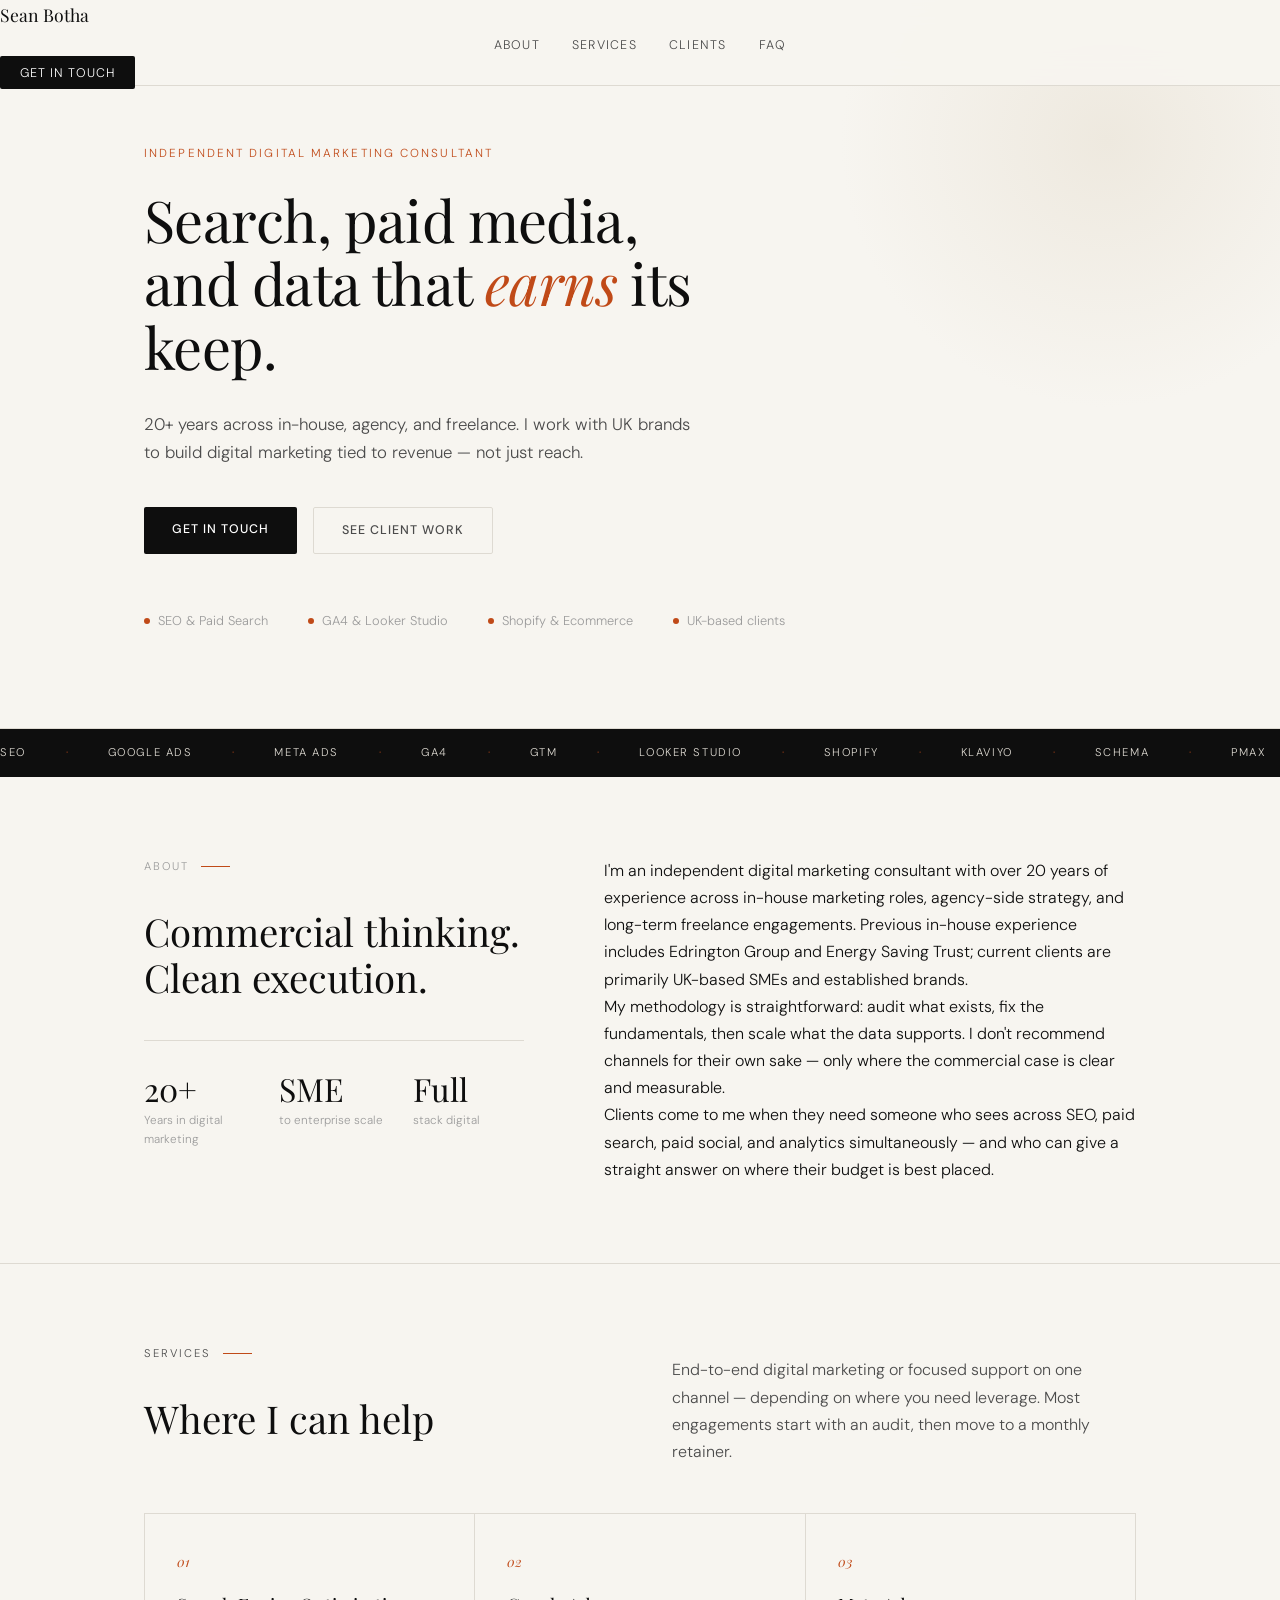
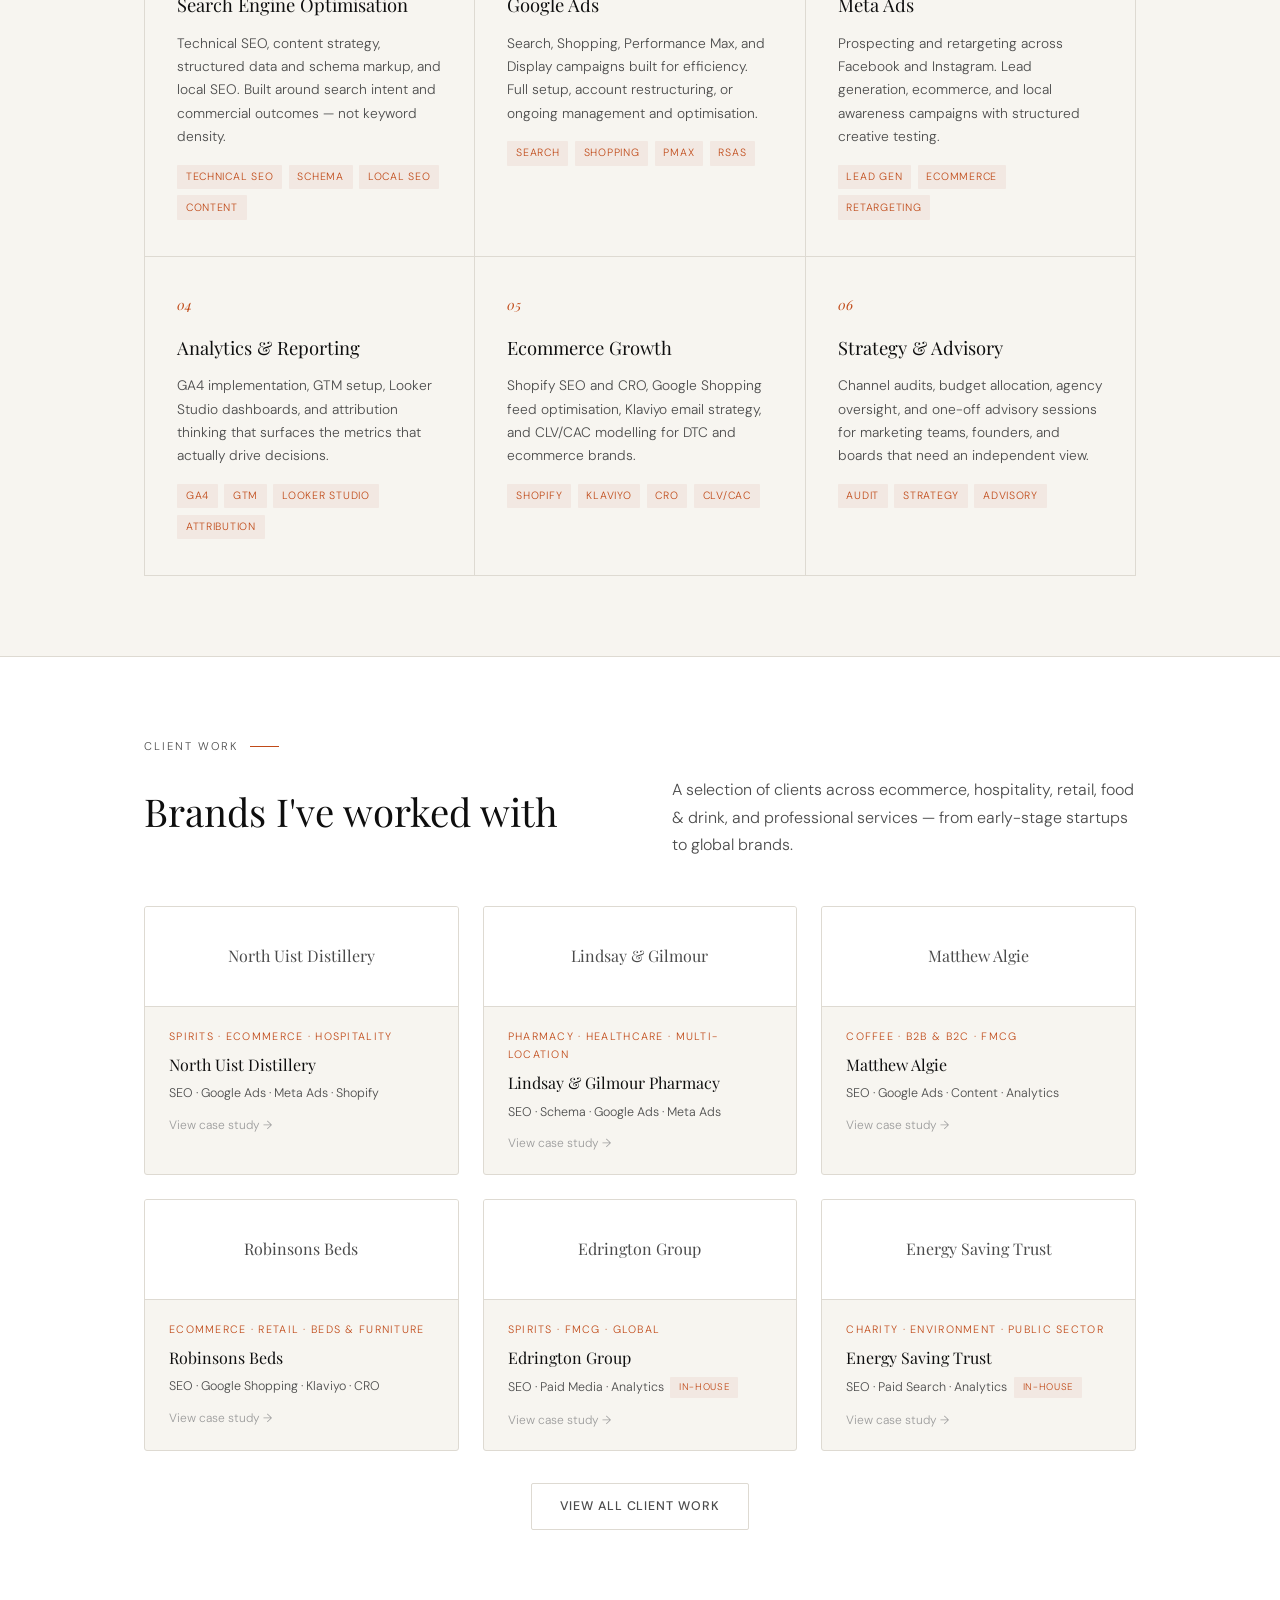
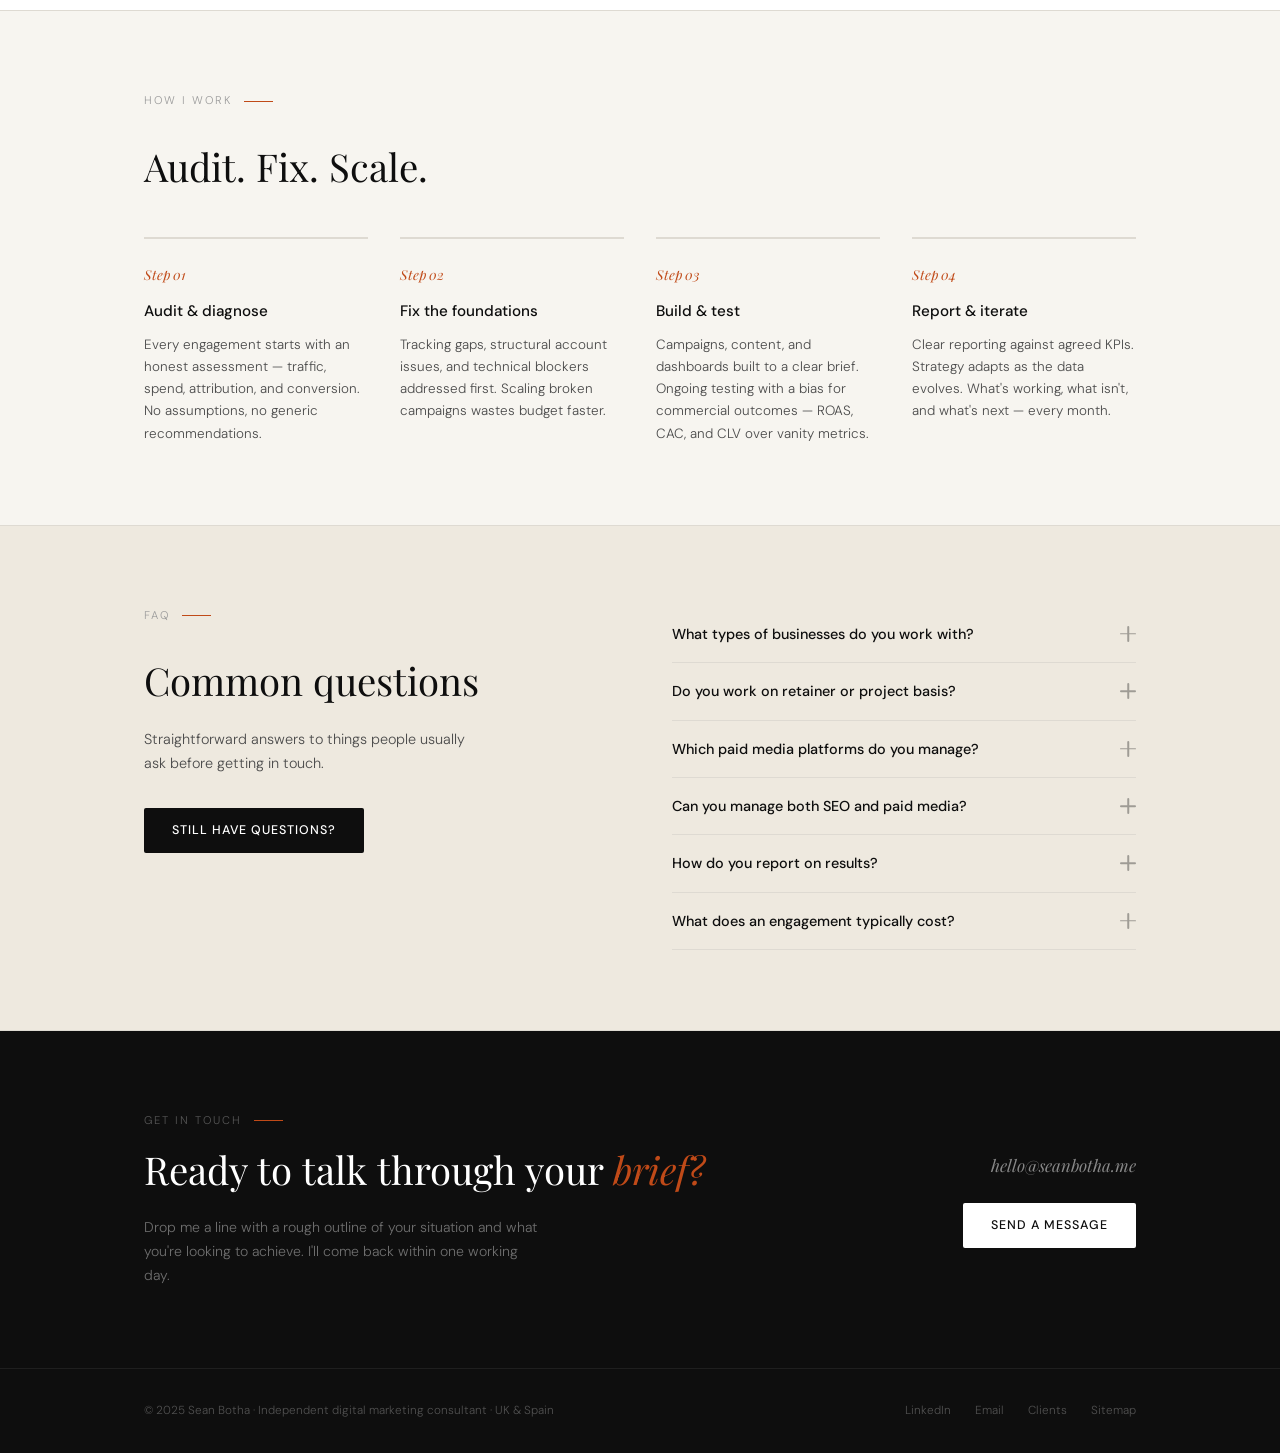
==== commit 76b62d66: "Update index.html" ====
--- a/index.html
+++ b/index.html
@@ -81,7 +81,7 @@
 </head>
 <body>
 
-<nav class="main-nav" aria-label="Main navigation">
+<nav class="main-nav" aria-label="Main navigation"
   <div class="nav-inner">
     <a href="/" class="nav-logo">Sean Botha</a>
     <ul class="nav-links" role="list">
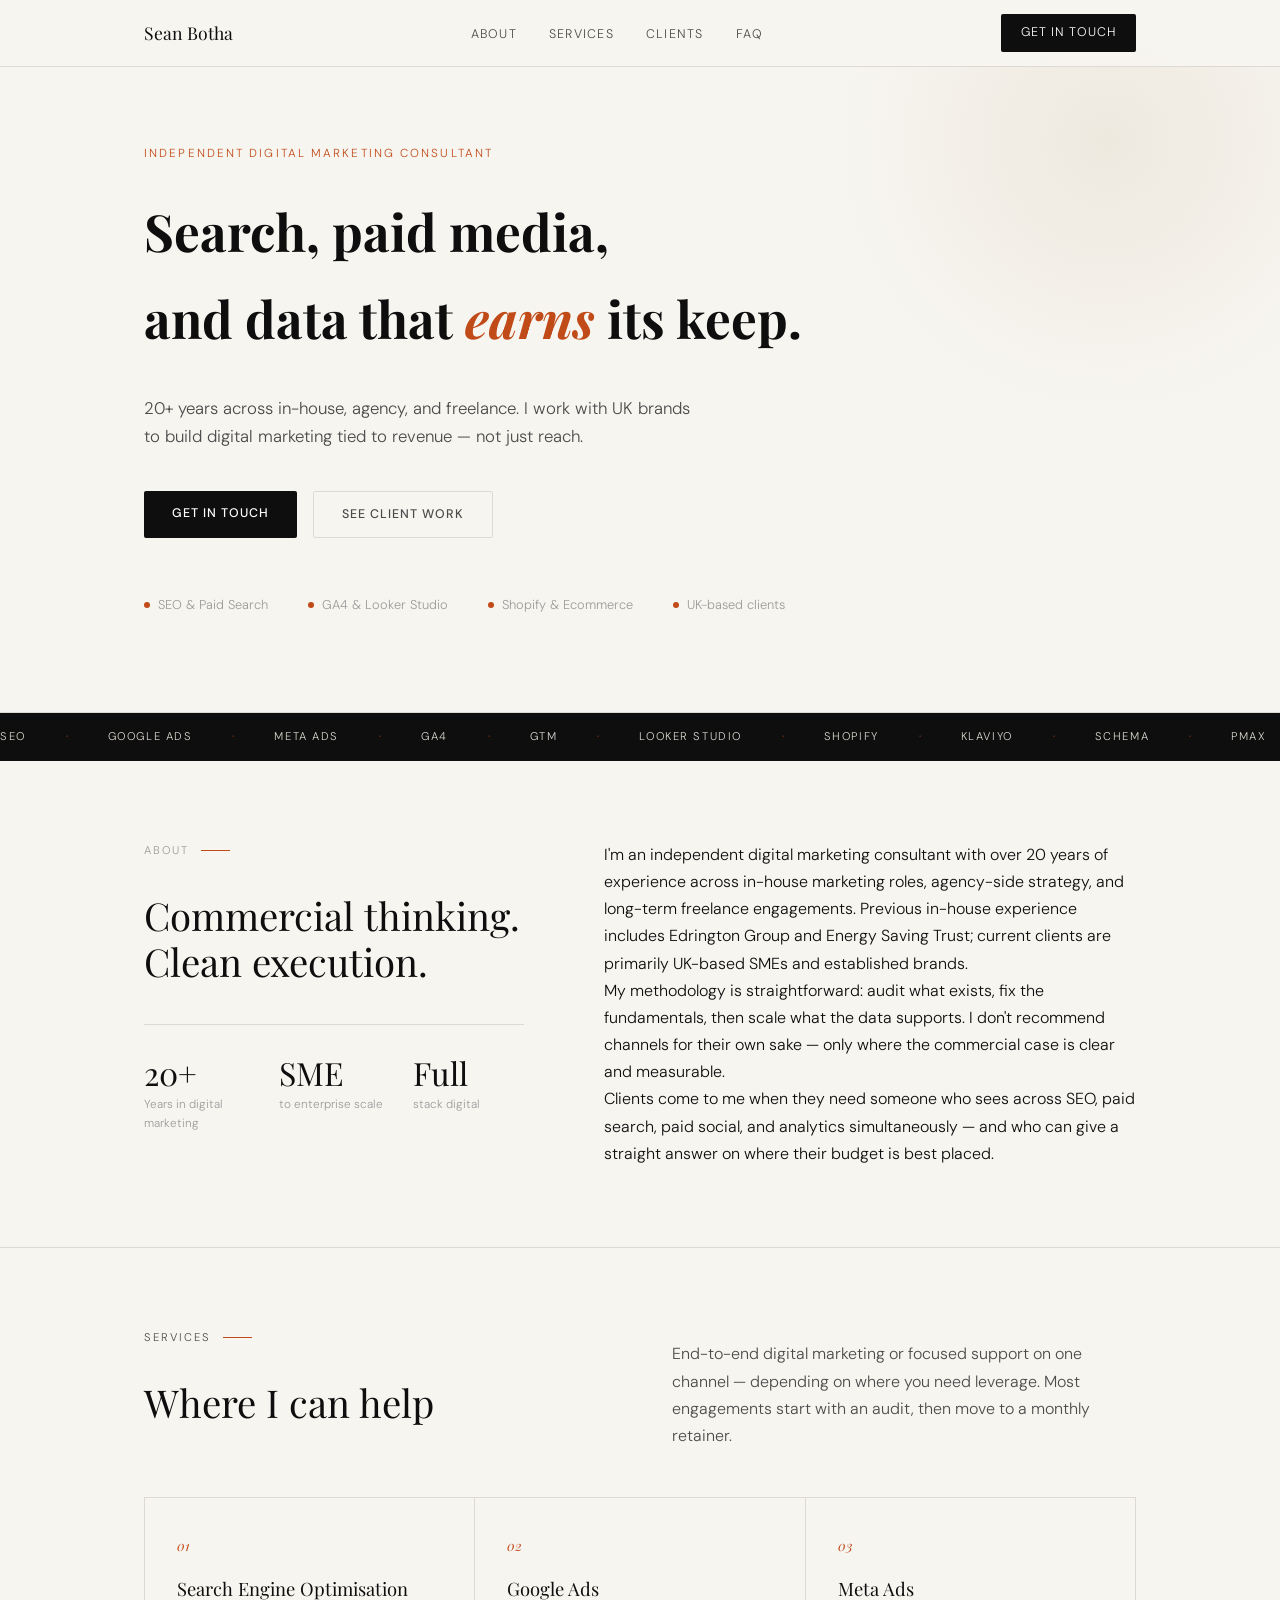
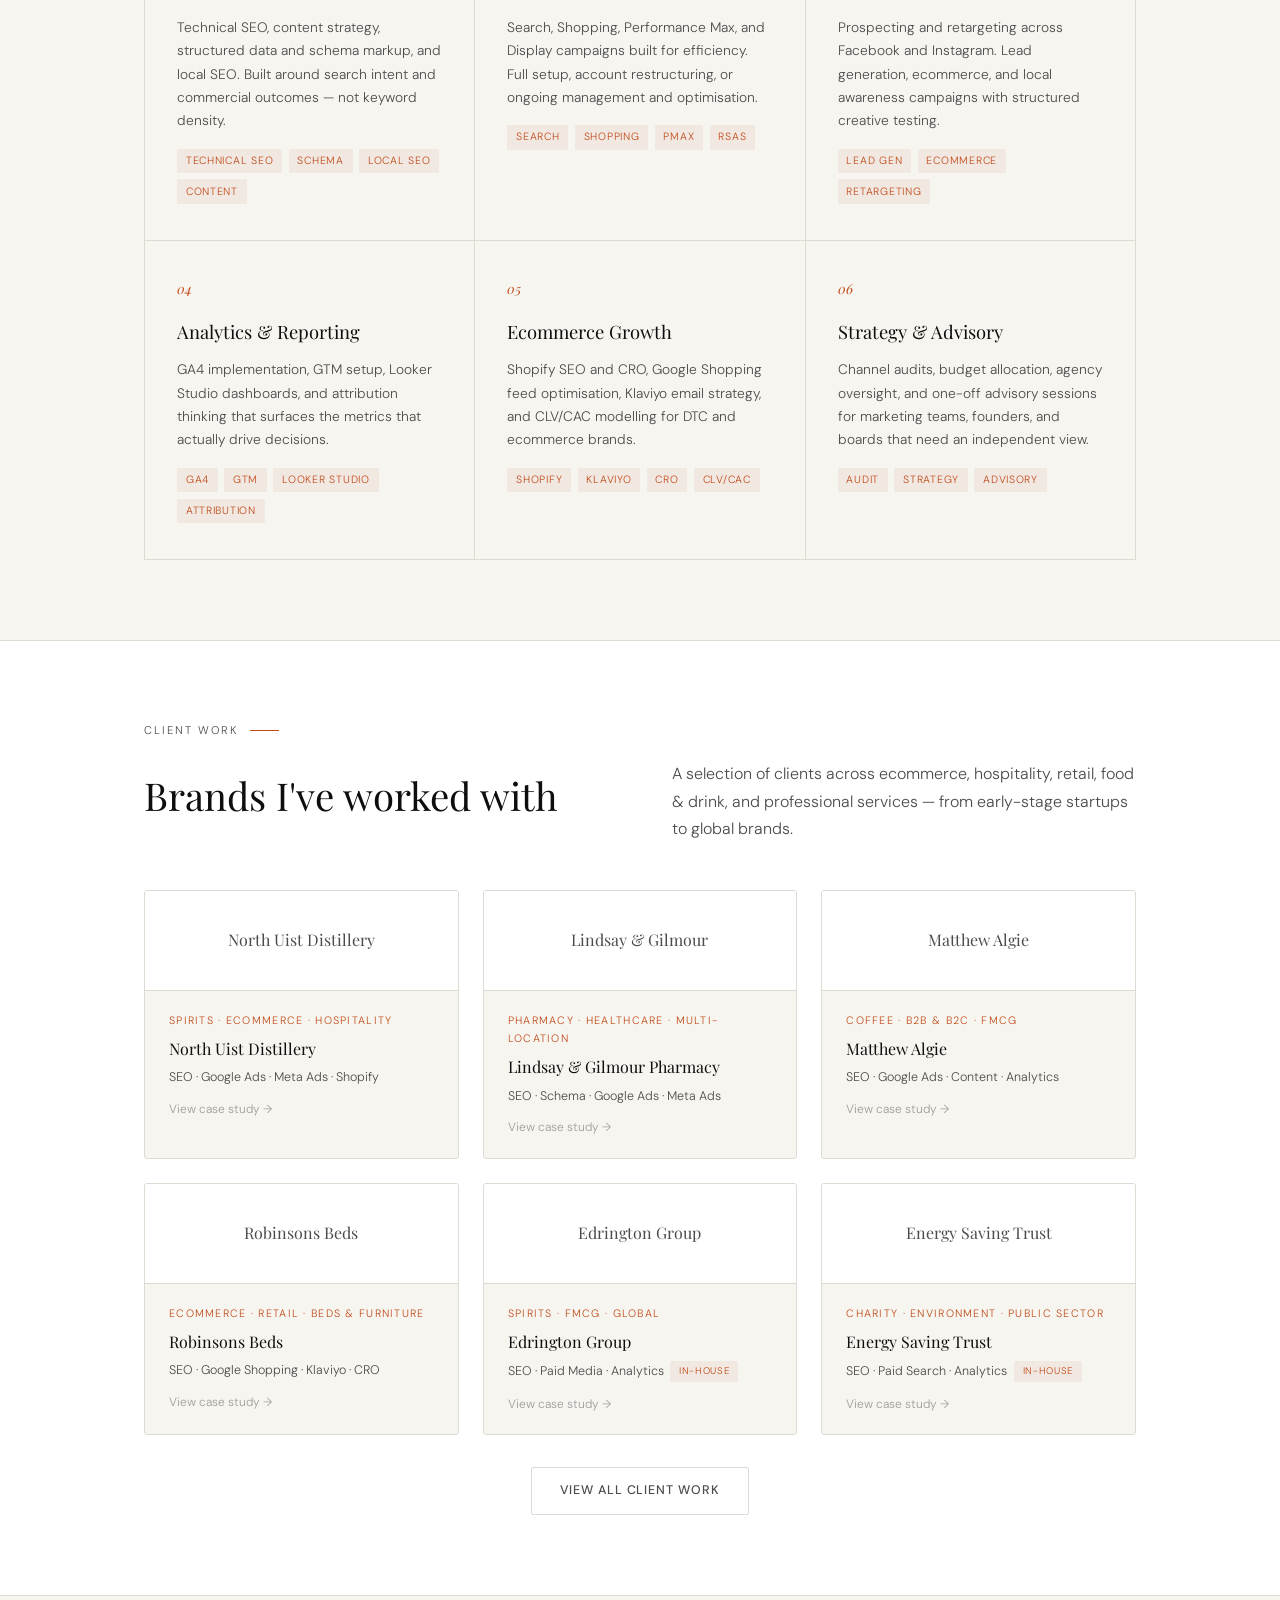
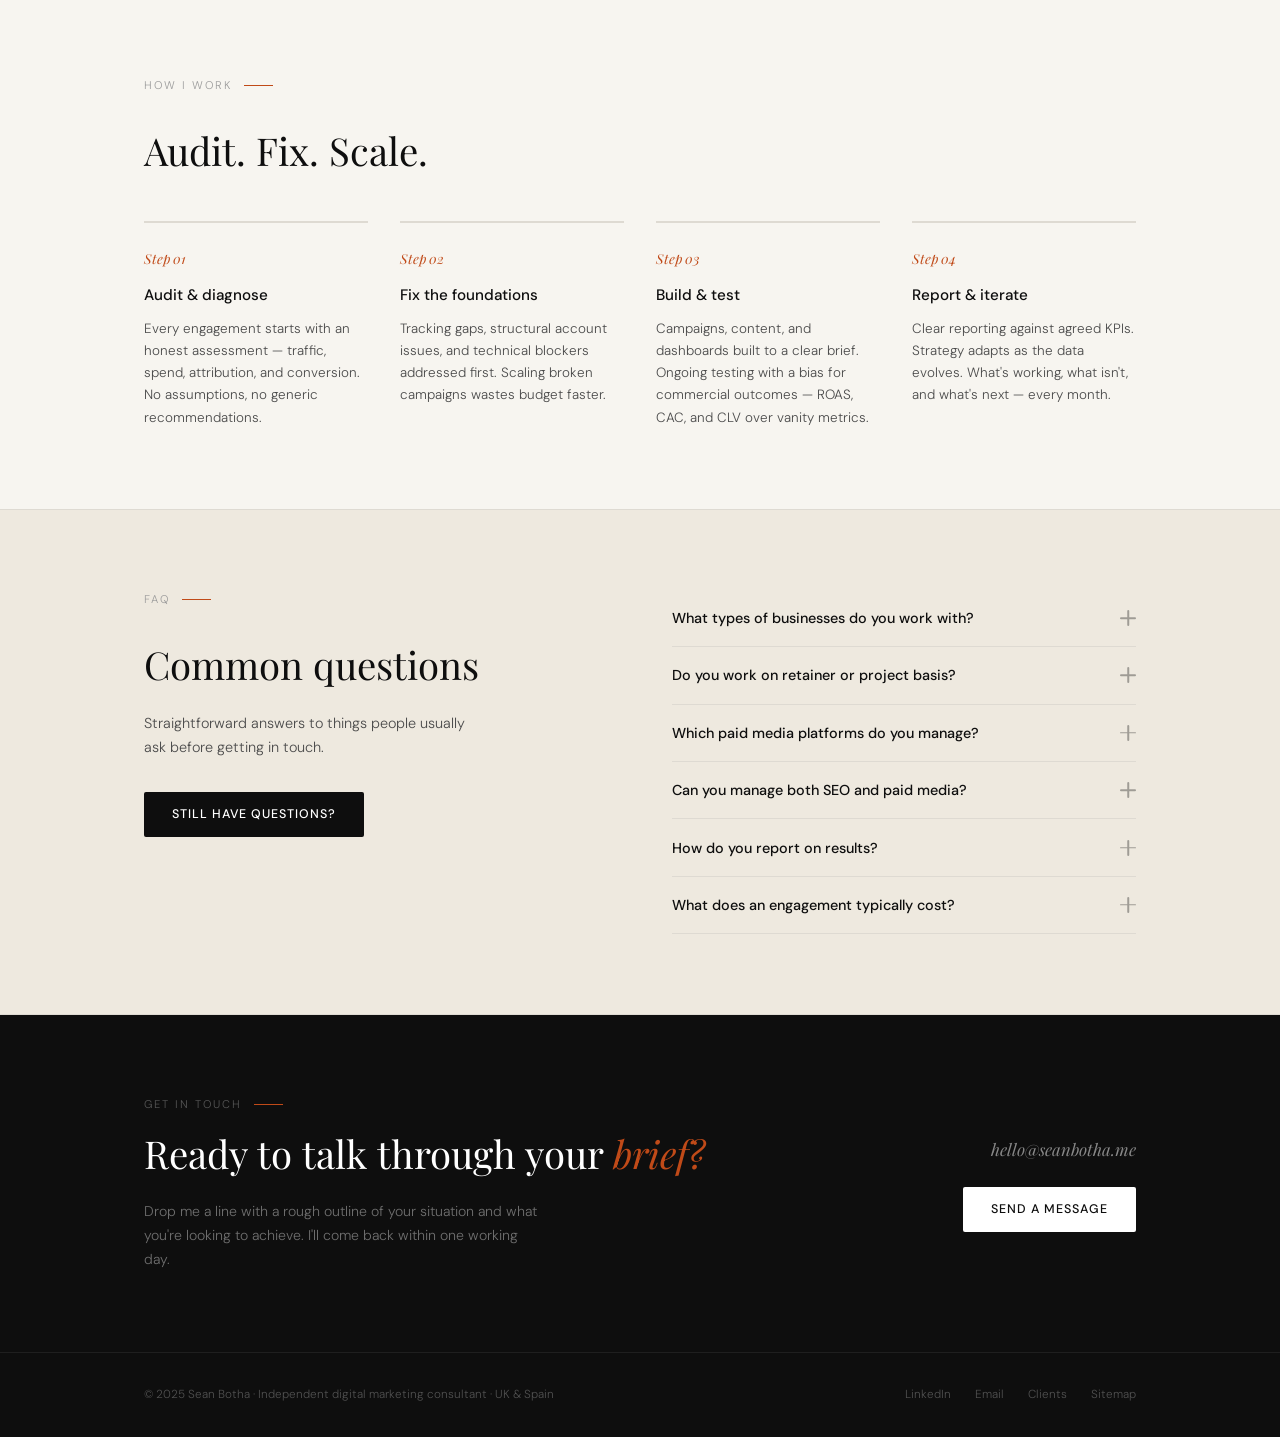
==== commit fe9ab022: "Update index.html" ====
--- a/index.html
+++ b/index.html
@@ -81,7 +81,7 @@
 </head>
 <body>
 
-<nav class="main-nav" aria-label="Main navigation"
+<nav class="main-nav" aria-label="Main navigation">
   <div class="nav-inner">
     <a href="/" class="nav-logo">Sean Botha</a>
     <ul class="nav-links" role="list">
--- a/css/style.css
+++ b/css/style.css
@@ -46,11 +46,12 @@
 .nav-inner {
   max-width: var(--max);
   margin: 0 auto;
-  padding: 1rem var(--gap);
+  padding: 0.85rem var(--gap);
   display: flex;
   align-items: center;
   justify-content: space-between;
-  gap: 2rem;
+  gap: 1.5rem;
+  flex-wrap: nowrap;
 }
 .nav-logo {
   font-family: var(--serif);
@@ -209,10 +210,8 @@
 }
 .hero h1 {
   font-family: var(--serif);
-  font-size: clamp(2.4rem, 4.5vw, 4rem);
-  font-weight: 400; line-height: 1.1; letter-spacing: -0.01em; max-width: 17ch;
-  opacity: 0; animation: fadeUp 0.7s ease forwards 0.25s;
-}
+  font-size: clamp(2.4rem, 4.5vw, 3.2rem);
+}   
 .hero h1 em { font-style: italic; color: var(--accent); }
 .hero-sub {
   margin-top: 2rem; max-width: 50ch; color: var(--ink-mid); font-size: 1.05rem;
